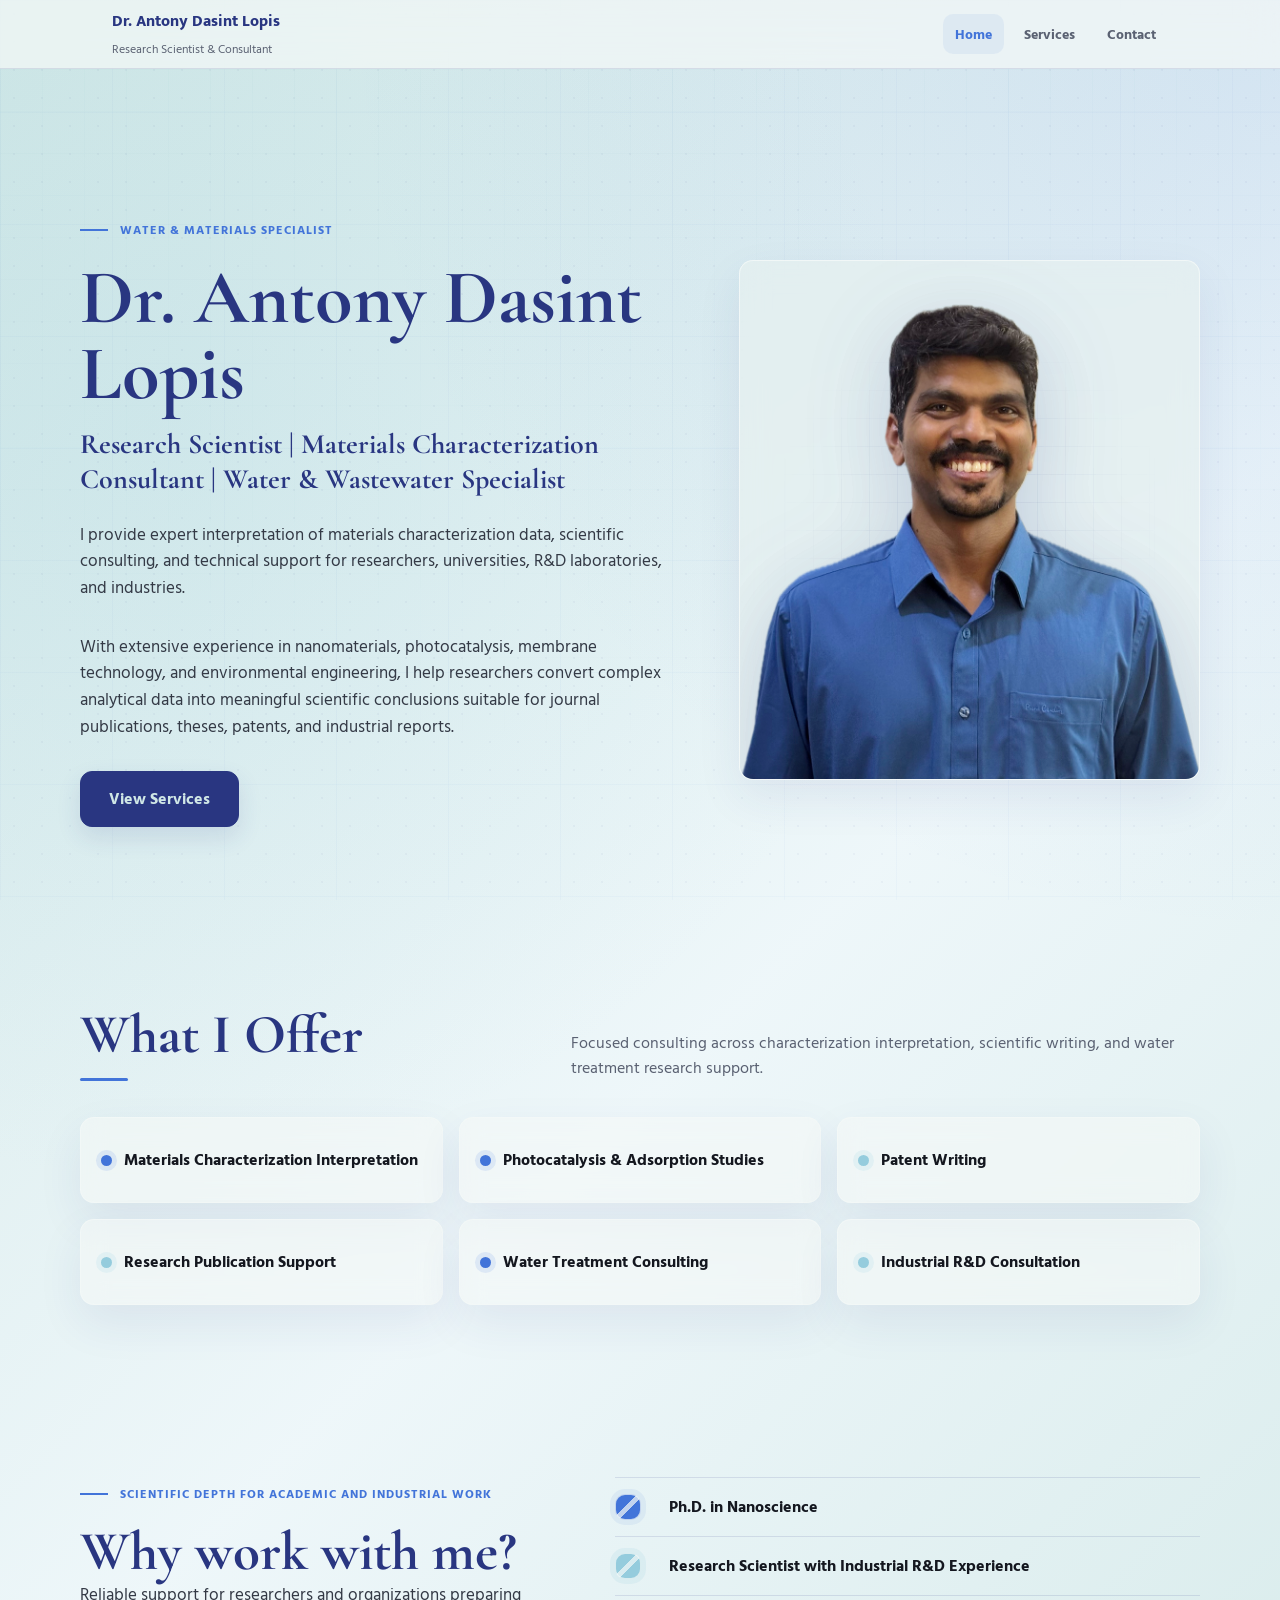
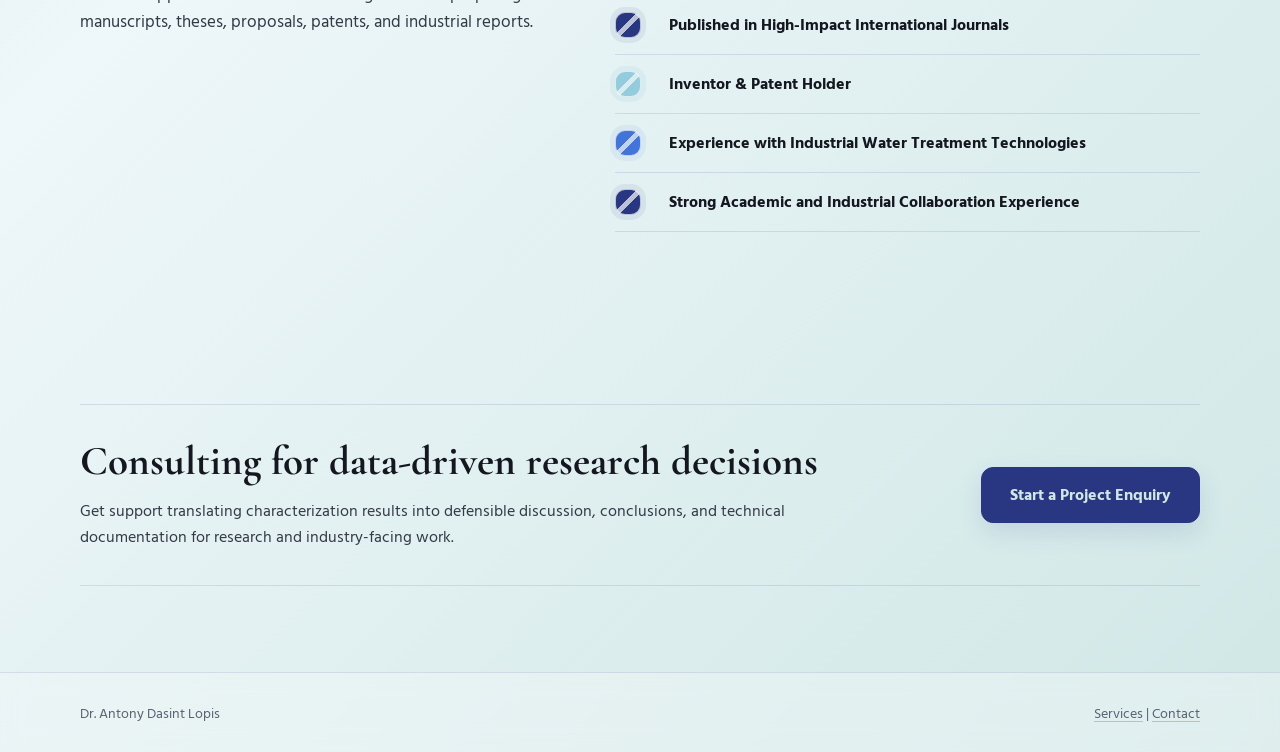
==== index.html @ cdfd5d2c "first commit" ====
<!doctype html>
<html lang="en">

<head>
    <meta charset="utf-8">
    <meta name="viewport" content="width=device-width, initial-scale=1">
    <meta name="description"
        content="Professional consulting website for Dr. Antony Dasint Lopis, research scientist and materials characterization consultant.">
    <title>Dr. Antony Dasint Lopis | Research Scientist &amp; Consultant</title>
    <link rel="preconnect" href="https://fonts.googleapis.com">
    <link rel="preconnect" href="https://fonts.gstatic.com" crossorigin>
    <link rel="stylesheet" href="globalstyle.css">
</head>

<body>
    <header class="site-header">
        <nav class="nav" aria-label="Primary navigation">
            <a class="brand" href="index.html" aria-label="Dr. Antony Dasint Lopis home">
                <strong>Dr. Antony Dasint Lopis</strong>
                <span>Research Scientist &amp; Consultant</span>
            </a>
            <div class="nav-links">
                <a class="is-active" href="index.html">Home</a>
                <a href="services.html">Services</a>
                <a href="contact.html">Contact</a>
            </div>
        </nav>
    </header>

    <main id="home">
        <section class="hero" aria-labelledby="hero-title">
            <div class="hero-inner">
                <div>
                    <p class="eyebrow">Water & Materials Specialist</p>
                    <h1 id="hero-title">Dr. Antony Dasint Lopis</h1>
                    <p class="subtitle">Research Scientist | Materials Characterization Consultant | Water &amp;
                        Wastewater Specialist</p>
                    <p class="intro">
                        I provide expert interpretation of materials characterization data, scientific consulting,
                        and technical support for researchers, universities, R&amp;D laboratories, and industries.
                    </p>
                    <p class="intro">
                        With extensive experience in nanomaterials, photocatalysis, membrane technology, and
                        environmental engineering, I help researchers convert complex analytical data into meaningful
                        scientific conclusions suitable for journal publications, theses, patents, and industrial
                        reports.
                    </p>
                    <div class="actions">
                        <a class="button primary" href="services.html">View Services</a>
                    </div>
                </div>

                <div class="visual-panel">
                    <img class="visual-portrait" src="assets/ant.png" alt="Dr. Antony Dasint Lopis">
                </div>
            </div>
        </section>

        <section class="section" id="services" aria-labelledby="services-title">
            <div class="section-inner">
                <div class="section-heading">
                    <h2 id="services-title">What I Offer</h2>
                    <p>Focused consulting across characterization interpretation, scientific writing, and water
                        treatment research support.</p>
                </div>

                <div class="services-grid">
                    <div class="service">Materials Characterization Interpretation</div>
                    <div class="service">Photocatalysis &amp; Adsorption Studies</div>
                    <div class="service">Patent Writing</div>
                    <div class="service">Research Publication Support</div>
                    <div class="service">Water Treatment Consulting</div>
                    <div class="service">Industrial R&amp;D Consultation</div>
                </div>
            </div>
        </section>

        <section class="section alt" id="expertise" aria-labelledby="expertise-title">
            <div class="section-inner proof">
                <div>
                    <p class="eyebrow">Scientific depth for academic and industrial work</p>
                    <h2 id="expertise-title">Why work with me?</h2>
                    <p class="proof-copy">
                        Reliable support for researchers and organizations preparing manuscripts, theses,
                        proposals, patents, and industrial reports.
                    </p>
                </div>

                <ul class="credentials">
                    <li>Ph.D. in Nanoscience</li>
                    <li>Research Scientist with Industrial R&amp;D Experience</li>
                    <li>Published in High-Impact International Journals</li>
                    <li>Inventor & Patent Holder</li>
                    <li>Experience with Industrial Water Treatment Technologies</li>
                    <li>Strong Academic and Industrial Collaboration Experience</li>
                </ul>
            </div>
        </section>

        <section class="section" id="consultation" aria-labelledby="consultation-title">
            <div class="section-inner consulting">
                <div>
                    <h2 id="consultation-title">Consulting for data-driven research decisions</h2>
                    <p>
                        Get support translating characterization results into defensible discussion, conclusions,
                        and technical documentation for research and industry-facing work.
                    </p>
                </div>
                <a class="availability" href="contact.html">Start a Project Enquiry</a>
            </div>
        </section>
    </main>

    <footer>
        <div class="footer-inner">
            <span>Dr. Antony Dasint Lopis</span>
            <span><a href="services.html">Services</a> | <a href="contact.html">Contact</a></span>
        </div>
    </footer>
</body>

</html>
---- globalstyle.css ----
@import url("https://fonts.googleapis.com/css2?family=Cormorant+Garamond:wght@600;700&family=Hind+Vadodara:wght@400;500;600;700&family=Mukta:wght@700;800&display=swap");

:root {
  --font-title:
    "Mukta", ui-sans-serif, system-ui, -apple-system, BlinkMacSystemFont,
    "Segoe UI", sans-serif;
  --font-heading: "Cormorant Garamond", Georgia, "Times New Roman", serif;
  --font-body:
    "Hind Vadodara", ui-sans-serif, system-ui, -apple-system,
    BlinkMacSystemFont, "Segoe UI", sans-serif;

  --color-navy: #293681;
  --color-blue: #4274d9;
  --color-sky: #95ccdd;
  --color-ice: #d0e7e6;
  --color-ink: #14171f;
  --color-muted: #5a6172;
  --color-text-soft: #343a46;
  --color-line: var(--color-ink-12);
  --color-surface:
    radial-gradient(
      circle at top right,
      var(--color-blue-12),
      var(--color-blue-transparent) 35%
    ),
    radial-gradient(
      circle at 12% 18%,
      var(--color-sky-18),
      var(--color-sky-transparent) 34%
    ),
    linear-gradient(
      135deg,
      var(--color-ice) 0%,
      var(--color-sky-16) 48%,
      var(--color-ice) 100%
    );
  --color-surface-soft: var(--color-surface);
  --color-white: #ffffff;
  --color-paper: #f4f8f7;
  --color-panel: var(--color-paper-58);
  --color-blue-dark: #315fc1;
  --color-teal: var(--color-blue);
  --color-teal-dark: var(--color-navy);
  --color-amber: var(--color-sky);
  --color-coral: var(--color-blue);
  --color-violet: var(--color-navy);
  --color-white-92: rgba(255, 255, 255, 0.92);
  --color-white-90: rgba(255, 255, 255, 0.9);
  --color-white-45: rgba(255, 255, 255, 0.45);
  --color-white-transparent: rgba(255, 255, 255, 0);
  --color-paper-72: rgba(244, 248, 247, 0.72);
  --color-paper-58: rgba(244, 248, 247, 0.58);
  --color-paper-42: rgba(244, 248, 247, 0.42);
  --color-paper-18: rgba(244, 248, 247, 0.18);
  --color-blue-06: rgba(66, 116, 217, 0.06);
  --color-blue-08: rgba(66, 116, 217, 0.08);
  --color-blue-12: rgba(66, 116, 217, 0.12);
  --color-blue-18: rgba(66, 116, 217, 0.18);
  --color-blue-20: rgba(66, 116, 217, 0.2);
  --color-blue-35: rgba(66, 116, 217, 0.35);
  --color-blue-36: rgba(66, 116, 217, 0.36);
  --color-blue-transparent: rgba(66, 116, 217, 0);
  --color-sky-16: rgba(149, 204, 221, 0.16);
  --color-sky-18: rgba(149, 204, 221, 0.18);
  --color-sky-88: rgba(149, 204, 221, 0.88);
  --color-sky-transparent: rgba(149, 204, 221, 0);
  --color-ice-28: rgba(208, 231, 230, 0.28);
  --color-navy-08: rgba(41, 54, 129, 0.08);
  --color-navy-12: rgba(41, 54, 129, 0.12);
  --color-navy-20: rgba(41, 54, 129, 0.2);
  --color-navy-78: rgba(41, 54, 129, 0.78);
  --color-navy-transparent: rgba(41, 54, 129, 0);
  --color-ink-08: rgba(20, 23, 31, 0.08);
  --color-ink-12: rgba(20, 23, 31, 0.12);
  --color-ink-transparent: rgba(20, 23, 31, 0);

  --space-1: 0.25rem;
  --space-2: 0.5rem;
  --space-3: 0.75rem;
  --space-4: 1rem;
  --space-5: 1.25rem;
  --space-6: 1.5rem;
  --space-7: 1.75rem;
  --space-8: 2rem;
  --space-9: 2.25rem;
  --space-10: 2.75rem;
  --space-11: 3.5rem;
  --space-12: 4.25rem;
  --space-13: 5.375rem;

  --page-padding: clamp(var(--space-5), 4vw, var(--space-8));
  --section-padding-block: clamp(var(--space-12), 9vw, var(--space-13));
  --container-width: 70rem;
  --header-height: 4.25rem;
  --radius-sm: 0.625rem;
  --radius-md: 0.875rem;
  --shadow-panel: 0 18px 46px var(--color-navy-08);
  --transition: 180ms ease;
}

* {
  box-sizing: border-box;
}

html {
  scroll-behavior: smooth;
}

body {
  margin: 0;
  color: var(--color-ink);
  font-family: var(--font-body);
  font-size: 1rem;
  line-height: 1.6;
  background: var(--color-surface);
  min-height: 100vh;
  isolation: isolate;
}

body::before {
  content: "";
  position: fixed;
  inset: 0;
  z-index: 0;
  pointer-events: none;
  background-image:
    radial-gradient(
      circle,
      var(--color-navy-08) 1px,
      var(--color-navy-transparent) 1px
    ),
    linear-gradient(
      var(--color-blue-06) 1px,
      var(--color-blue-transparent) 1px
    ),
    linear-gradient(
      90deg,
      var(--color-blue-06) 1px,
      var(--color-blue-transparent) 1px
    );
  background-size:
    1.75rem 1.75rem,
    7rem 7rem,
    7rem 7rem;
  opacity: 0.48;
}

body > * {
  position: relative;
  z-index: 1;
}

a {
  color: inherit;
}

.site-header {
  position: sticky;
  top: 0;
  z-index: 20;
  border-bottom: 1px solid var(--color-navy-12);
  background: var(--color-paper-72);
  backdrop-filter: blur(16px);
}

.nav {
  display: flex;
  align-items: center;
  justify-content: space-between;
  max-width: var(--container-width);
  min-height: var(--header-height);
  margin: 0 auto;
  padding: 0 var(--page-padding);
  gap: var(--space-6);
}

.brand {
  display: grid;
  gap: var(--space-1);
  text-decoration: none;
}

.brand strong {
  color: var(--color-navy);
  font-family: var(--font-title);
  font-size: 1rem;
  font-weight: 800;
  letter-spacing: 0;
}

.brand span {
  color: var(--color-muted);
  font-size: 0.78rem;
}

.nav-links {
  display: flex;
  align-items: center;
  gap: var(--space-2);
}

.nav-links a {
  min-height: 2.5rem;
  padding: 0.55rem var(--space-3);
  border-radius: var(--radius-sm);
  color: var(--color-muted);
  font-size: 0.9rem;
  font-weight: 700;
  text-decoration: none;
  transition:
    color var(--transition),
    background-color var(--transition),
    transform var(--transition);
}

.nav-links a:hover,
.nav-links a:focus-visible,
.nav-links a.is-active {
  color: var(--color-blue);
  background: var(--color-blue-08);
  outline: none;
}

main {
  overflow: hidden;
}

.hero {
  position: relative;
  min-height: calc(100vh - var(--header-height));
  padding: var(--section-padding-block) var(--page-padding) var(--space-9);
}

.hero::before {
  content: "";
  position: absolute;
  inset: 0;
  pointer-events: none;
  opacity: 0.22;
  background-image:
    linear-gradient(var(--color-sky-18) 1px, var(--color-sky-transparent) 1px),
    linear-gradient(
      90deg,
      var(--color-sky-18) 1px,
      var(--color-sky-transparent) 1px
    );
  background-size: 2.625rem 2.625rem;
  mask-image: linear-gradient(
    180deg,
    var(--color-ink) 0%,
    var(--color-ink-transparent) 86%
  );
}

.hero-inner {
  position: relative;
  display: grid;
  grid-template-columns: minmax(0, 1.02fr) minmax(20rem, 0.78fr);
  align-items: center;
  max-width: var(--container-width);
  min-height: calc(100vh - 10.625rem);
  margin: 0 auto;
  gap: var(--space-11);
}

.eyebrow {
  display: inline-flex;
  align-items: center;
  width: fit-content;
  gap: var(--space-3);
  margin: 0 0 var(--space-5);
  color: var(--color-blue);
  font-size: 0.78rem;
  font-weight: 800;
  letter-spacing: 0.08em;
  text-transform: uppercase;
}

.eyebrow::before {
  content: "";
  width: 1.75rem;
  height: 0.125rem;
  background: var(--color-blue);
}

h1,
h2,
h3,
p {
  margin-top: 0;
}

h1 {
  max-width: 51.25rem;
  margin-bottom: var(--space-4);
  color: var(--color-navy);
  font-family: var(--font-heading);
  font-size: clamp(3rem, 6vw, 6rem);
  font-weight: 700;
  line-height: 0.98;
  letter-spacing: 0;
}

.hero h1,
.hero .subtitle,
.hero .intro {
  color: var(--color-navy);
}

.hero .eyebrow {
  color: var(--color-blue);
}

.hero .intro {
  color: var(--color-text-soft);
}

.hero .eyebrow::before {
  background: var(--color-blue);
}

h2,
h3 {
  font-family: var(--font-heading);
  font-weight: 700;
}

.subtitle {
  max-width: 47.5rem;
  margin-bottom: var(--space-6);
  color: var(--color-navy);
  font-family: var(--font-heading);
  font-size: clamp(1.25rem, 2.2vw, 1.75rem);
  font-weight: 700;
  line-height: 1.25;
}

.intro {
  max-width: 44.375rem;
  margin-bottom: var(--space-8);
  color: var(--color-text-soft);
  font-size: 1.04rem;
}

.actions {
  display: flex;
  flex-wrap: wrap;
  gap: var(--space-3);
}

.button {
  display: inline-flex;
  align-items: center;
  justify-content: center;
  min-height: 2.875rem;
  padding: 0.875rem 1.75rem;
  border: 1px solid var(--color-navy);
  border-radius: 0.75rem;
  font-weight: 800;
  text-decoration: none;
  transition:
    color var(--transition),
    background-color var(--transition),
    border-color var(--transition),
    box-shadow var(--transition),
    transform var(--transition);
}

.button.primary {
  color: var(--color-ice);
  background: var(--color-navy);
  box-shadow: 0 10px 24px var(--color-navy-12);
}

.button.primary:hover,
.button.primary:focus-visible {
  border-color: var(--color-blue);
  background: var(--color-blue);
  transform: translateY(-2px);
  outline: none;
}

.button.secondary {
  color: var(--color-navy);
  border-color: var(--color-navy);
  background: var(--color-white-transparent);
}

.button.secondary:hover,
.button.secondary:focus-visible {
  color: var(--color-navy);
  border-color: var(--color-blue-36);
  background: var(--color-blue-06);
  outline: none;
}

.page-hero {
  position: relative;
  padding: var(--section-padding-block) var(--page-padding);
}

.page-hero::before {
  content: "";
  position: absolute;
  inset: 0;
  pointer-events: none;
  opacity: 0.28;
  background-image:
    linear-gradient(var(--color-sky-16) 1px, var(--color-sky-transparent) 1px),
    linear-gradient(
      90deg,
      var(--color-sky-16) 1px,
      var(--color-sky-transparent) 1px
    );
  background-size: 2.625rem 2.625rem;
  mask-image: linear-gradient(
    180deg,
    var(--color-ink) 0%,
    var(--color-ink-transparent) 88%
  );
}

.page-hero-inner {
  position: relative;
  max-width: var(--container-width);
  margin: 0 auto;
}

.page-hero h1 {
  max-width: 58rem;
  color: var(--color-navy);
}

.page-hero .eyebrow {
  color: var(--color-blue);
}

.page-hero .eyebrow::before {
  background: var(--color-blue);
}

.lead {
  max-width: 48rem;
  margin-bottom: var(--space-8);
  color: var(--color-text-soft);
  font-size: clamp(1.08rem, 2vw, 1.22rem);
}

.visual-panel {
  position: relative;
  min-height: 32.5rem;
  border: 1px solid var(--color-paper-72);
  border-radius: var(--radius-md);
  background: var(--color-panel);
  backdrop-filter: blur(14px);
  box-shadow: var(--shadow-panel);
  overflow: hidden;
  isolation: isolate;
}

.visual-panel::before {
  content: "";
  position: absolute;
  inset: 0;
  z-index: 0;
  background: var(--color-ice-28);
}

.visual-panel::after {
  content: "";
  position: absolute;
  inset: var(--space-10);
  z-index: 1;
  border: 1px solid var(--color-navy-12);
  background-image:
    linear-gradient(
      var(--color-navy-08) 1px,
      var(--color-navy-transparent) 1px
    ),
    linear-gradient(
      90deg,
      var(--color-navy-08) 1px,
      var(--color-navy-transparent) 1px
    );
  background-size: 1.75rem 1.75rem;
  mask-image: radial-gradient(
    circle at center,
    var(--color-ink) 0%,
    var(--color-ink-transparent) 70%
  );
}

.visual-portrait {
  position: absolute;
  left: 50%;
  bottom: 0;
  z-index: 2;
  width: auto;
  height: calc(100% - var(--space-3));
  max-width: 112%;
  object-fit: contain;
  object-position: center bottom;
  transform: translateX(-50%);
  filter: drop-shadow(0 1.25rem 2.5rem var(--color-navy-20));
}

.spectrum {
  position: absolute;
  left: var(--space-7);
  right: var(--space-7);
  bottom: var(--space-8);
  z-index: 3;
  padding: var(--space-5);
  border: 1px solid var(--color-paper-72);
  border-radius: var(--radius-md);
  background: var(--color-paper-72);
  backdrop-filter: blur(12px);
}

.spectrum-lines {
  display: grid;
  grid-template-columns: repeat(12, 1fr);
  align-items: end;
  height: 9.375rem;
  gap: 0.5625rem;
  margin-bottom: var(--space-4);
  border-bottom: 2px solid var(--color-navy);
}

.spectrum-lines span {
  display: block;
  min-height: 1.375rem;
  border-radius: var(--radius-sm) var(--radius-sm) 0 0;
  background: var(--color-blue);
}

.spectrum-lines span:nth-child(1) {
  height: 36%;
}

.spectrum-lines span:nth-child(2n) {
  background: var(--color-sky-88);
}

.spectrum-lines span:nth-child(2) {
  height: 62%;
}

.spectrum-lines span:nth-child(3n) {
  background: var(--color-navy-78);
}

.spectrum-lines span:nth-child(3) {
  height: 42%;
}

.spectrum-lines span:nth-child(4) {
  height: 86%;
}

.spectrum-lines span:nth-child(5) {
  height: 30%;
}

.spectrum-lines span:nth-child(6) {
  height: 72%;
}

.spectrum-lines span:nth-child(7) {
  height: 50%;
}

.spectrum-lines span:nth-child(8) {
  height: 93%;
}

.spectrum-lines span:nth-child(9) {
  height: 44%;
}

.spectrum-lines span:nth-child(10) {
  height: 66%;
}

.spectrum-lines span:nth-child(11) {
  height: 38%;
}

.spectrum-lines span:nth-child(12) {
  height: 78%;
}

.spectrum-label {
  display: flex;
  justify-content: space-between;
  gap: var(--space-4);
  color: var(--color-muted);
  font-size: 0.78rem;
  font-weight: 750;
  text-transform: uppercase;
}

.section {
  padding: var(--section-padding-block) var(--page-padding);
}

.section.alt {
  background: none;
}

.section-inner {
  max-width: var(--container-width);
  margin: 0 auto;
}

.section-heading {
  display: grid;
  grid-template-columns: minmax(0, 0.42fr) minmax(0, 0.58fr);
  gap: var(--space-9);
  align-items: end;
  margin-bottom: var(--space-9);
}

h2 {
  margin-bottom: 0;
  color: var(--color-ink);
  font-size: clamp(2.25rem, 4.3vw, 3.7rem);
  line-height: 1;
  letter-spacing: 0;
}

.section-heading h2::after {
  content: "";
  display: block;
  width: 3rem;
  height: 0.1875rem;
  margin-top: var(--space-4);
  border-radius: 999px;
  background: var(--color-blue);
}

.section-heading p {
  margin-bottom: 0;
  color: var(--color-muted);
  font-size: 1rem;
}

.section .section-heading h2,
.section .proof h2,
.section .split-panel h2 {
  color: var(--color-navy);
}

.section .eyebrow {
  color: var(--color-blue);
}

.section .eyebrow::before {
  background: var(--color-blue);
}

.services-grid {
  display: grid;
  grid-template-columns: repeat(3, minmax(0, 1fr));
  gap: var(--space-4);
}

.services-grid.compact {
  grid-template-columns: repeat(2, minmax(0, 1fr));
}

.service {
  display: flex;
  min-height: 5.375rem;
  align-items: center;
  gap: var(--space-3);
  padding: var(--space-5);
  border: 1px solid var(--color-paper-72);
  border-radius: var(--radius-md);
  background: var(--color-panel);
  backdrop-filter: blur(12px);
  font-weight: 700;
  box-shadow: var(--shadow-panel);
  transition:
    color var(--transition),
    background-color var(--transition),
    border-color var(--transition),
    box-shadow var(--transition),
    transform var(--transition);
}

.service::before {
  content: "";
  flex: 0 0 auto;
  width: 0.6875rem;
  height: 0.6875rem;
  border-radius: 999px;
  background: var(--color-blue);
  box-shadow: 0 0 0 5px var(--color-blue-12);
}

.service:nth-child(3n)::before {
  background: var(--color-sky);
  box-shadow: 0 0 0 5px var(--color-sky-16);
}

.service:nth-child(4n)::before {
  background: var(--color-sky);
  box-shadow: 0 0 0 5px var(--color-sky-16);
}

.proof {
  display: grid;
  grid-template-columns: 0.9fr 1.1fr;
  gap: var(--space-11);
  align-items: start;
}

.proof-copy {
  margin-top: 2px;
  color: var(--color-text-soft);
  font-size: 1.04rem;
}

.detail-grid {
  display: grid;
  grid-template-columns: repeat(4, minmax(0, 1fr));
  gap: var(--space-4);
}

.detail-grid.two-column {
  grid-template-columns: repeat(2, minmax(0, 1fr));
}

.detail-card,
.contact-card {
  padding: var(--space-6);
  border: 1px solid var(--color-paper-72);
  border-radius: var(--radius-md);
  background: var(--color-panel);
  backdrop-filter: blur(12px);
  box-shadow: var(--shadow-panel);
}

.detail-card h3,
.detail-card h2,
.contact-card h2 {
  margin-bottom: var(--space-4);
  font-size: clamp(1.65rem, 2.5vw, 2.15rem);
  line-height: 1.08;
}

.detail-card p {
  color: var(--color-text-soft);
}

.check-list {
  display: grid;
  gap: var(--space-2);
  margin: 0;
  padding: 0;
  list-style: none;
}

.check-list li {
  position: relative;
  padding-left: var(--space-6);
  color: var(--color-text-soft);
}

.check-list li::before {
  content: "";
  position: absolute;
  top: 0.62em;
  left: 0;
  width: 0.55rem;
  height: 0.55rem;
  border-radius: 999px;
  background: var(--color-blue);
  box-shadow: 0 0 0 4px var(--color-blue-12);
}

.audience-grid {
  display: grid;
  grid-template-columns: repeat(4, minmax(0, 1fr));
  gap: var(--space-3);
}

.audience-grid span {
  display: flex;
  align-items: center;
  min-height: 4rem;
  padding: var(--space-4);
  border: 1px solid var(--color-paper-72);
  border-radius: var(--radius-md);
  background: var(--color-panel);
  backdrop-filter: blur(12px);
  font-weight: 700;
}

.split-panel {
  display: grid;
  grid-template-columns: 0.85fr 1.15fr;
  gap: var(--space-11);
  align-items: start;
}

.contact-layout {
  display: grid;
  grid-template-columns: minmax(18rem, 0.85fr) minmax(0, 1.15fr);
  gap: var(--space-6);
  align-items: start;
}

.contact-list {
  display: grid;
  gap: var(--space-4);
  margin: 0;
}

.contact-list div {
  padding-bottom: var(--space-4);
  border-bottom: 1px solid var(--color-line);
}

.contact-list div:last-child {
  padding-bottom: 0;
  border-bottom: 0;
}

.contact-list dt {
  margin-bottom: var(--space-1);
  color: var(--color-muted);
  font-size: 0.82rem;
  font-weight: 800;
  text-transform: uppercase;
}

.contact-list dd {
  margin: 0;
  color: var(--color-ink);
  font-weight: 700;
  overflow-wrap: anywhere;
}

.contact-list a,
.footer-inner a {
  color: inherit;
  text-decoration-color: var(--color-blue-35);
  text-underline-offset: 0.18em;
}

.contact-list a:hover,
.contact-list a:focus-visible {
  color: var(--color-blue);
  outline: none;
}

.footer-inner a:hover,
.footer-inner a:focus-visible {
  color: var(--color-blue);
  outline: none;
}

.enquiry-card p {
  margin-bottom: var(--space-4);
}

.confidentiality {
  margin-top: var(--space-6);
  padding-top: var(--space-5);
  border-top: 1px solid var(--color-line);
  font-weight: 700;
}

.credentials {
  display: grid;
  gap: 0;
  margin: 0;
  padding: 0;
  border-top: 1px solid var(--color-navy-12);
  list-style: none;
}

.credentials li {
  display: grid;
  grid-template-columns: 2.625rem 1fr;
  align-items: center;
  column-gap: var(--space-3);
  min-height: auto;
  padding: var(--space-4) 0;
  border: 0;
  border-bottom: 1px solid var(--color-navy-12);
  border-radius: 0;
  background: var(--color-white-transparent);
  font-weight: 700;
  box-shadow: none;
}

.credentials li::before {
  content: "";
  width: 1.5rem;
  height: 1.5rem;
  border: 1px solid var(--color-paper-72);
  border-radius: var(--radius-sm);
  background:
    linear-gradient(
      135deg,
      var(--color-white-transparent) 0 42%,
      var(--color-paper-72) 42% 58%,
      var(--color-white-transparent) 58%
    ),
    var(--color-blue);
  box-shadow: 0 0 0 5px var(--color-blue-08);
}

.credentials li:nth-child(2n)::before {
  background:
    linear-gradient(
      135deg,
      var(--color-white-transparent) 0 42%,
      var(--color-paper-72) 42% 58%,
      var(--color-white-transparent) 58%
    ),
    var(--color-sky);
  box-shadow: 0 0 0 5px var(--color-sky-16);
}

.credentials li:nth-child(3n)::before {
  background:
    linear-gradient(
      135deg,
      var(--color-white-transparent) 0 42%,
      var(--color-paper-72) 42% 58%,
      var(--color-white-transparent) 58%
    ),
    var(--color-navy);
  box-shadow: 0 0 0 5px var(--color-navy-08);
}

.consulting {
  display: grid;
  grid-template-columns: 1fr auto;
  align-items: center;
  gap: var(--space-8);
  padding: var(--space-9) 0;
  border-top: 1px solid var(--color-navy-12);
  border-bottom: 1px solid var(--color-navy-12);
  border-radius: 0;
  background: var(--color-white-transparent);
  box-shadow: none;
}

.service,
.detail-card,
.contact-card,
.audience-grid span,
.credentials li,
.consulting {
  color: var(--color-ink);
}

.detail-card h2,
.detail-card h3,
.contact-card h2 {
  color: var(--color-ink);
}

.consulting h2 {
  margin-bottom: var(--space-4);
  color: var(--color-ink);
  font-size: clamp(2rem, 3.2vw, 2.8rem);
}

.consulting p {
  max-width: 47.5rem;
  margin-bottom: 0;
  color: var(--color-text-soft);
}

.availability {
  display: inline-flex;
  align-items: center;
  min-height: 2.875rem;
  padding: 0.875rem 1.75rem;
  border: 1px solid var(--color-navy);
  border-radius: 0.75rem;
  color: var(--color-ice);
  background: var(--color-navy);
  font-weight: 800;
  text-decoration: none;
  white-space: nowrap;
  box-shadow: 0 10px 24px var(--color-navy-12);
  transition:
    color var(--transition),
    background-color var(--transition),
    border-color var(--transition),
    box-shadow var(--transition),
    transform var(--transition);
}

.availability:hover,
.availability:focus-visible {
  color: var(--color-ice);
  border-color: var(--color-blue);
  background: var(--color-blue);
  box-shadow: 0 12px 26px var(--color-blue-18);
  transform: translateY(-2px);
  outline: none;
}

footer {
  padding: var(--space-7) var(--page-padding);
  border-top: 1px solid var(--color-navy-12);
  color: var(--color-muted);
  background: var(--color-paper-42);
  backdrop-filter: blur(12px);
}

.footer-inner {
  display: flex;
  justify-content: space-between;
  max-width: var(--container-width);
  margin: 0 auto;
  gap: var(--space-5);
  font-size: 0.9rem;
}

@media (max-width: 920px) {
  .hero-inner,
  .section-heading,
  .proof,
  .consulting,
  .split-panel,
  .contact-layout {
    grid-template-columns: 1fr;
  }

  .hero-inner {
    gap: var(--space-9);
  }

  .visual-panel {
    min-height: 26.875rem;
  }

  .services-grid {
    grid-template-columns: repeat(2, minmax(0, 1fr));
  }

  .detail-grid,
  .detail-grid.two-column,
  .audience-grid {
    grid-template-columns: repeat(2, minmax(0, 1fr));
  }

  .consulting {
    align-items: start;
  }
}

@media (max-width: 680px) {
  :root {
    --page-padding: 1.125rem;
    --section-padding-block: 4rem;
  }

  .nav {
    align-items: flex-start;
    flex-direction: column;
    min-height: auto;
    padding-block: var(--space-4);
    gap: var(--space-3);
  }

  .nav-links {
    width: 100%;
    overflow-x: auto;
    padding-bottom: var(--space-1);
  }

  .nav-links a {
    white-space: nowrap;
  }

  .hero {
    min-height: auto;
    padding-top: var(--space-10);
    padding-bottom: var(--space-7);
  }

  .hero-inner {
    min-height: auto;
  }

  h1 {
    font-size: clamp(2.5rem, 15vw, 4rem);
  }

  .visual-panel {
    min-height: 22.5rem;
  }

  .spectrum {
    left: var(--space-4);
    right: var(--space-4);
    bottom: var(--space-4);
  }

  .spectrum-lines {
    height: 6.875rem;
    gap: 0.3125rem;
  }

  .services-grid {
    grid-template-columns: 1fr;
  }

  .services-grid.compact,
  .detail-grid,
  .detail-grid.two-column,
  .audience-grid {
    grid-template-columns: 1fr;
  }

  .service {
    min-height: 4.5rem;
  }

  .consulting {
    padding: var(--space-6);
  }

  .footer-inner {
    flex-direction: column;
  }
}
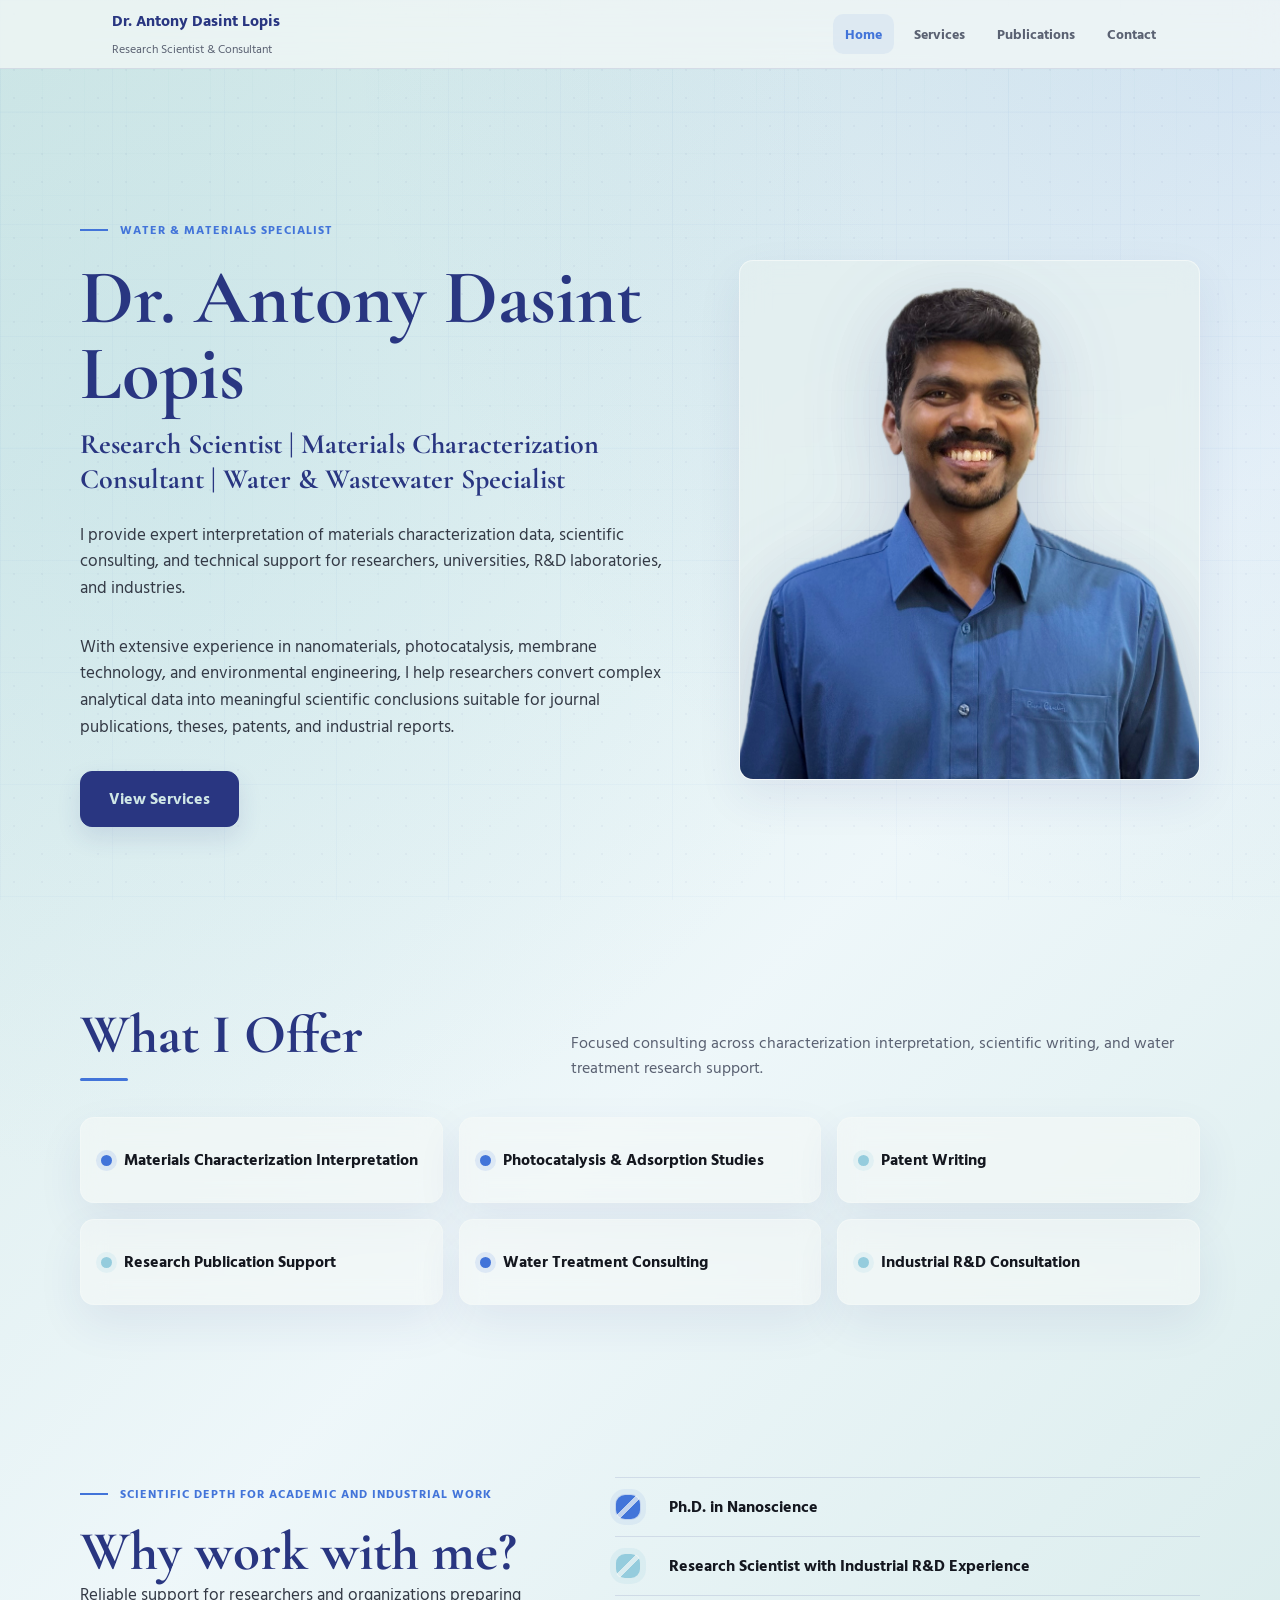
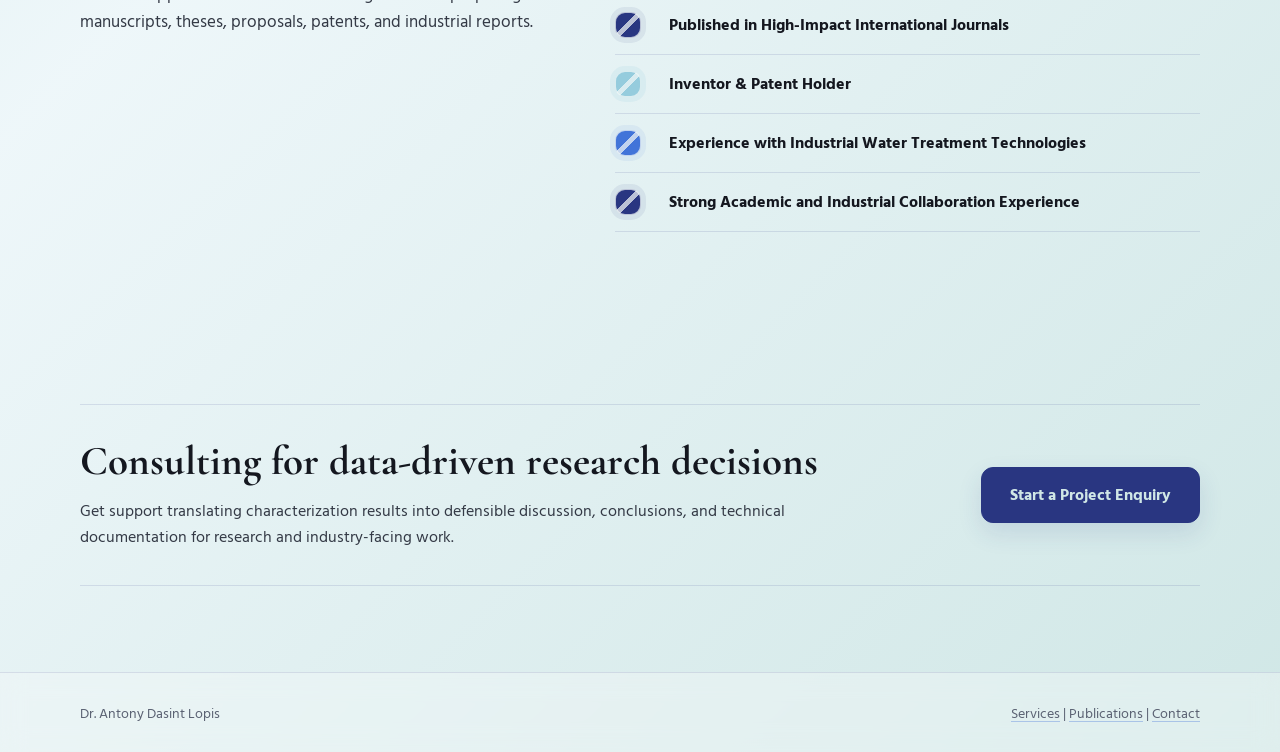
==== commit 6a335ac4: "publications page" ====
--- a/index.html
+++ b/index.html
@@ -22,6 +22,7 @@
             <div class="nav-links">
                 <a class="is-active" href="index.html">Home</a>
                 <a href="services.html">Services</a>
+                <a href="publications.html">Publications</a>
                 <a href="contact.html">Contact</a>
             </div>
         </nav>
@@ -114,7 +115,7 @@
     <footer>
         <div class="footer-inner">
             <span>Dr. Antony Dasint Lopis</span>
-            <span><a href="services.html">Services</a> | <a href="contact.html">Contact</a></span>
+            <span><a href="services.html">Services</a> | <a href="publications.html">Publications</a> | <a href="contact.html">Contact</a></span>
         </div>
     </footer>
 </body>
--- a/globalstyle.css
+++ b/globalstyle.css
@@ -344,8 +344,13 @@
 
 .actions {
   display: flex;
+  align-items: center;
   flex-wrap: wrap;
   gap: var(--space-3);
+}
+
+.contact-hero .actions {
+  gap: var(--space-4);
 }
 
 .button {
@@ -447,6 +452,8 @@
 }
 
 .visual-panel {
+  --visual-portrait-inset: var(--space-4);
+  --visual-portrait-max-width: 116%;
   position: relative;
   min-height: 32.5rem;
   border: 1px solid var(--color-paper-72);
@@ -496,8 +503,8 @@
   bottom: 0;
   z-index: 2;
   width: auto;
-  height: calc(100% - var(--space-3));
-  max-width: 112%;
+  height: calc(100% - var(--visual-portrait-inset));
+  max-width: var(--visual-portrait-max-width);
   object-fit: contain;
   object-position: center bottom;
   transform: translateX(-50%);
@@ -752,6 +759,61 @@
 
 .detail-card p {
   color: var(--color-text-soft);
+}
+
+.publication-list {
+  display: grid;
+  gap: var(--space-4);
+}
+
+.publication-item {
+  display: grid;
+  gap: var(--space-3);
+  padding: var(--space-6);
+  border: 1px solid var(--color-paper-72);
+  border-radius: var(--radius-md);
+  background: var(--color-panel);
+  backdrop-filter: blur(12px);
+  box-shadow: var(--shadow-panel);
+}
+
+.publication-item h3 {
+  max-width: 58rem;
+  margin: 0;
+  color: var(--color-navy);
+  font-size: clamp(1.45rem, 2.2vw, 2rem);
+  line-height: 1.12;
+}
+
+.publication-item p {
+  max-width: 62rem;
+  margin: 0;
+  color: var(--color-text-soft);
+}
+
+.publication-item .publication-citation {
+  color: var(--color-muted);
+  font-size: 0.92rem;
+  font-weight: 700;
+}
+
+.publication-meta {
+  color: var(--color-muted);
+  font-size: 0.82rem;
+  font-weight: 800;
+  letter-spacing: 0.04em;
+  text-transform: uppercase;
+}
+
+.publication-impact {
+  width: fit-content;
+  padding: var(--space-1) var(--space-3);
+  border: 1px solid var(--color-navy-12);
+  border-radius: 999px;
+  color: var(--color-navy);
+  background: var(--color-paper-42);
+  font-size: 0.82rem;
+  font-weight: 800;
 }
 
 .check-list {
@@ -1026,7 +1088,15 @@
   font-size: 0.9rem;
 }
 
-@media (max-width: 920px) {
+@media (max-width: 900px) {
+  :root {
+    --section-padding-block: clamp(var(--space-10), 8vw, var(--space-12));
+  }
+
+  .hero {
+    min-height: auto;
+  }
+
   .hero-inner,
   .section-heading,
   .proof,
@@ -1037,17 +1107,28 @@
   }
 
   .hero-inner {
+    min-height: auto;
     gap: var(--space-9);
   }
 
+  h1 {
+    font-size: clamp(3rem, 10vw, 5rem);
+  }
+
+  h2 {
+    font-size: clamp(2.15rem, 6vw, 3.2rem);
+  }
+
   .visual-panel {
-    min-height: 26.875rem;
-  }
-
-  .services-grid {
-    grid-template-columns: repeat(2, minmax(0, 1fr));
-  }
-
+    --visual-portrait-inset: var(--space-4);
+    --visual-portrait-max-width: 108%;
+    width: min(100%, 32rem);
+    min-height: 28rem;
+    margin: 0 auto;
+  }
+
+  .services-grid,
+  .services-grid.compact,
   .detail-grid,
   .detail-grid.two-column,
   .audience-grid {
@@ -1057,12 +1138,25 @@
   .consulting {
     align-items: start;
   }
-}
-
-@media (max-width: 680px) {
+
+  .availability {
+    width: fit-content;
+  }
+}
+
+@media (max-width: 768px) {
   :root {
     --page-padding: 1.125rem;
     --section-padding-block: 4rem;
+    --header-height: auto;
+  }
+
+  body::before {
+    background-size:
+      1.5rem 1.5rem,
+      5rem 5rem,
+      5rem 5rem;
+    opacity: 0.36;
   }
 
   .nav {
@@ -1073,6 +1167,14 @@
     gap: var(--space-3);
   }
 
+  .brand strong {
+    font-size: 0.95rem;
+  }
+
+  .brand span {
+    font-size: 0.74rem;
+  }
+
   .nav-links {
     width: 100%;
     overflow-x: auto;
@@ -1080,42 +1182,72 @@
   }
 
   .nav-links a {
+    flex: 0 0 auto;
     white-space: nowrap;
   }
 
   .hero {
-    min-height: auto;
     padding-top: var(--space-10);
-    padding-bottom: var(--space-7);
-  }
-
-  .hero-inner {
-    min-height: auto;
+    padding-bottom: var(--space-8);
+  }
+
+  .page-hero {
+    padding-block: var(--space-10);
+  }
+
+  .hero-inner,
+  .section-heading,
+  .proof,
+  .split-panel,
+  .contact-layout {
+    gap: var(--space-8);
   }
 
   h1 {
-    font-size: clamp(2.5rem, 15vw, 4rem);
+    font-size: clamp(2.5rem, 14vw, 4rem);
+  }
+
+  h2 {
+    font-size: clamp(2rem, 10vw, 2.9rem);
+  }
+
+  .subtitle {
+    font-size: clamp(1.18rem, 5vw, 1.5rem);
+  }
+
+  .intro,
+  .lead,
+  .proof-copy {
+    font-size: 1rem;
+  }
+
+  .actions {
+    align-items: stretch;
+    width: 100%;
+  }
+
+  .actions .button {
+    flex: 1 1 13rem;
+  }
+
+  .button,
+  .availability {
+    min-height: 2.75rem;
+    padding: 0.8rem 1.25rem;
   }
 
   .visual-panel {
-    min-height: 22.5rem;
-  }
-
-  .spectrum {
-    left: var(--space-4);
-    right: var(--space-4);
-    bottom: var(--space-4);
-  }
-
-  .spectrum-lines {
-    height: 6.875rem;
-    gap: 0.3125rem;
-  }
-
-  .services-grid {
-    grid-template-columns: 1fr;
-  }
-
+    --visual-portrait-inset: var(--space-3);
+    --visual-portrait-max-width: 118%;
+    width: 100%;
+    min-height: 23rem;
+  }
+
+  .visual-panel::after {
+    inset: var(--space-6);
+  }
+
+  .services-grid,
   .services-grid.compact,
   .detail-grid,
   .detail-grid.two-column,
@@ -1127,11 +1259,52 @@
     min-height: 4.5rem;
   }
 
+  .detail-card,
+  .contact-card,
+  .publication-item {
+    padding: var(--space-5);
+  }
+
+  .publication-meta {
+    font-size: 0.76rem;
+  }
+
+  .credentials li {
+    grid-template-columns: 2.25rem 1fr;
+    column-gap: var(--space-2);
+  }
+
   .consulting {
-    padding: var(--space-6);
+    padding: var(--space-7) 0;
+  }
+
+  .availability {
+    justify-self: stretch;
+    width: 100%;
   }
 
   .footer-inner {
     flex-direction: column;
   }
 }
+
+@media (max-width: 860px), (hover: none) and (pointer: coarse) and (orientation: landscape) and (max-height: 500px) {
+  .site-header {
+    position: relative;
+  }
+
+  .hero {
+    min-height: auto;
+    padding-top: var(--space-8);
+  }
+
+  .hero-inner {
+    min-height: auto;
+  }
+
+  .visual-panel {
+    --visual-portrait-inset: var(--space-3);
+    --visual-portrait-max-width: 108%;
+    min-height: clamp(18rem, 58vh, 24rem);
+  }
+}
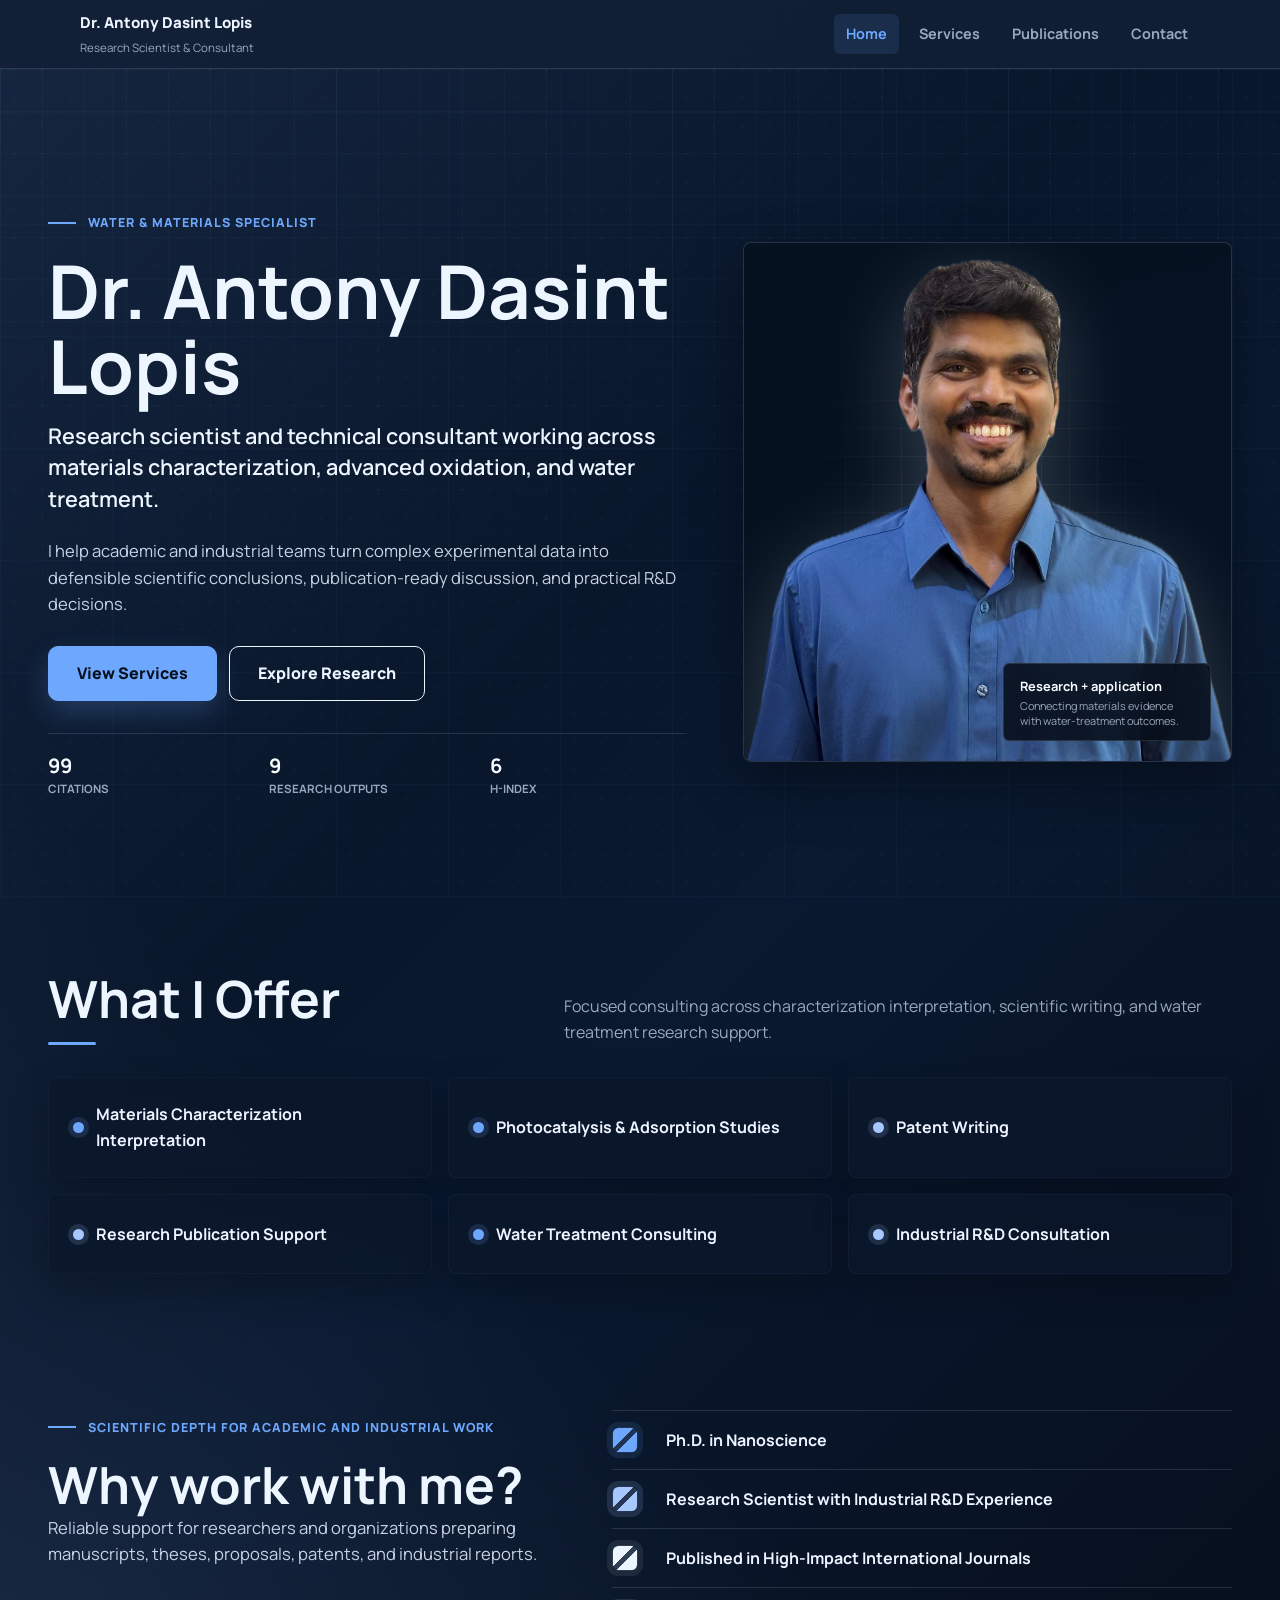
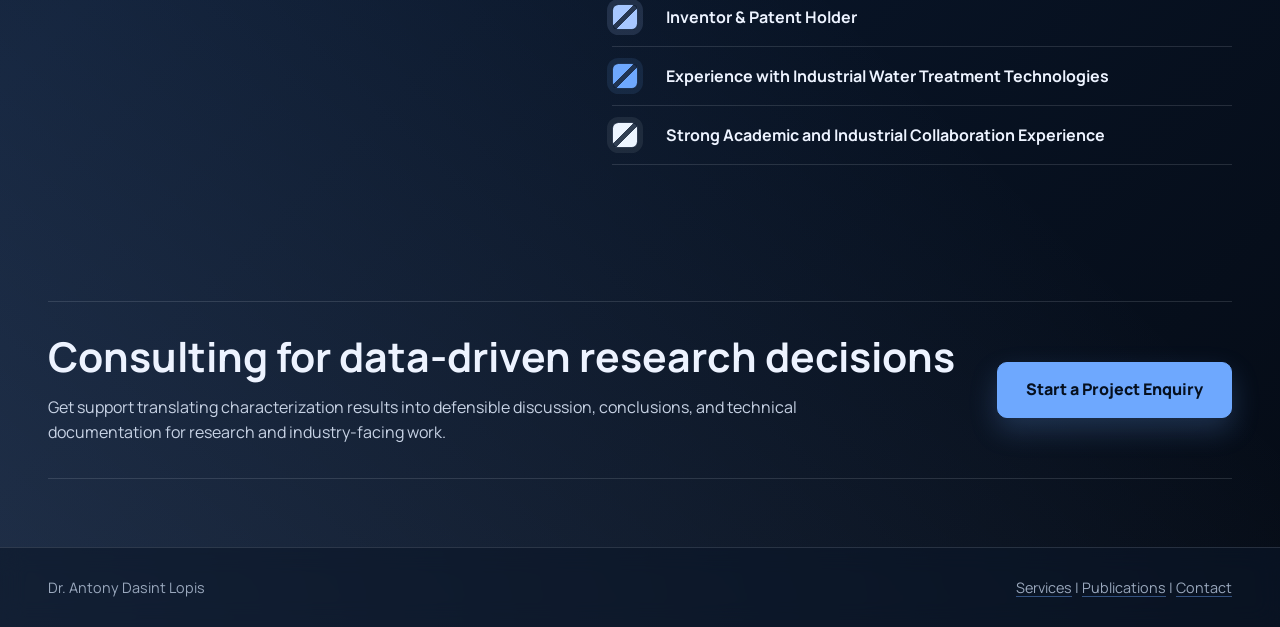
==== commit 3ff7344c: "Add GitHub Actions workflow completed" ====
--- a/index.html
+++ b/index.html
@@ -34,25 +34,29 @@
                 <div>
                     <p class="eyebrow">Water & Materials Specialist</p>
                     <h1 id="hero-title">Dr. Antony Dasint Lopis</h1>
-                    <p class="subtitle">Research Scientist | Materials Characterization Consultant | Water &amp;
-                        Wastewater Specialist</p>
+                    <p class="subtitle">Research scientist and technical consultant working across materials
+                        characterization, advanced oxidation, and water treatment.</p>
                     <p class="intro">
-                        I provide expert interpretation of materials characterization data, scientific consulting,
-                        and technical support for researchers, universities, R&amp;D laboratories, and industries.
-                    </p>
-                    <p class="intro">
-                        With extensive experience in nanomaterials, photocatalysis, membrane technology, and
-                        environmental engineering, I help researchers convert complex analytical data into meaningful
-                        scientific conclusions suitable for journal publications, theses, patents, and industrial
-                        reports.
+                        I help academic and industrial teams turn complex experimental data into defensible scientific
+                        conclusions, publication-ready discussion, and practical R&amp;D decisions.
                     </p>
                     <div class="actions">
                         <a class="button primary" href="services.html">View Services</a>
+                        <a class="button secondary" href="publications.html">Explore Research</a>
+                    </div>
+                    <div class="hero-metrics" aria-label="Research highlights">
+                        <div class="hero-metric"><strong data-scholar-stat="citations">99</strong><span>Citations</span></div>
+                        <div class="hero-metric"><strong data-scholar-stat="outputs">9</strong><span>Research outputs</span></div>
+                        <div class="hero-metric"><strong data-scholar-stat="hIndex">6</strong><span>h-index</span></div>
                     </div>
                 </div>
 
                 <div class="visual-panel">
                     <img class="visual-portrait" src="assets/ant.png" alt="Dr. Antony Dasint Lopis">
+                    <div class="visual-caption">
+                        <strong>Research + application</strong>
+                        <span>Connecting materials evidence with water-treatment outcomes.</span>
+                    </div>
                 </div>
             </div>
         </section>
@@ -118,6 +122,8 @@
             <span><a href="services.html">Services</a> | <a href="publications.html">Publications</a> | <a href="contact.html">Contact</a></span>
         </div>
     </footer>
+    <script src="assets/scholar-stats.js"></script>
+    <script src="assets/scholar-dashboard.js"></script>
 </body>
 
 </html>
--- a/globalstyle.css
+++ b/globalstyle.css
@@ -1,78 +1,67 @@
-@import url("https://fonts.googleapis.com/css2?family=Cormorant+Garamond:wght@600;700&family=Hind+Vadodara:wght@400;500;600;700&family=Mukta:wght@700;800&display=swap");
+@import url("https://fonts.googleapis.com/css2?family=Manrope:wght@400;500;600;700;800&display=swap");
 
 :root {
-  --font-title:
-    "Mukta", ui-sans-serif, system-ui, -apple-system, BlinkMacSystemFont,
-    "Segoe UI", sans-serif;
-  --font-heading: "Cormorant Garamond", Georgia, "Times New Roman", serif;
-  --font-body:
-    "Hind Vadodara", ui-sans-serif, system-ui, -apple-system,
-    BlinkMacSystemFont, "Segoe UI", sans-serif;
-
-  --color-navy: #293681;
-  --color-blue: #4274d9;
-  --color-sky: #95ccdd;
-  --color-ice: #d0e7e6;
-  --color-ink: #14171f;
-  --color-muted: #5a6172;
-  --color-text-soft: #343a46;
+  color-scheme: dark;
+
+  --font-title: "Manrope", ui-sans-serif, system-ui, sans-serif;
+  --font-heading: "Manrope", ui-sans-serif, system-ui, sans-serif;
+  --font-body: "Manrope", ui-sans-serif, system-ui, sans-serif;
+
+  --color-navy: #edf5ff;
+  --color-blue: #6ea8fe;
+  --color-sky: #a7c7ff;
+  --color-ice: #06101f;
+  --color-ink: #edf3ff;
+  --color-muted: #9aa8bd;
+  --color-text-soft: #c7d2e4;
   --color-line: var(--color-ink-12);
   --color-surface:
-    radial-gradient(
-      circle at top right,
-      var(--color-blue-12),
-      var(--color-blue-transparent) 35%
+    linear-gradient(
+      135deg,
+      var(--color-blue-12) 0%,
+      var(--color-blue-transparent) 34%
     ),
-    radial-gradient(
-      circle at 12% 18%,
-      var(--color-sky-18),
-      var(--color-sky-transparent) 34%
+    linear-gradient(
+      45deg,
+      var(--color-sky-16) 0%,
+      var(--color-sky-transparent) 42%
     ),
     linear-gradient(
       135deg,
       var(--color-ice) 0%,
-      var(--color-sky-16) 48%,
-      var(--color-ice) 100%
+      #0a1930 48%,
+      #050b15 100%
     );
-  --color-surface-soft: var(--color-surface);
-  --color-white: #ffffff;
-  --color-paper: #f4f8f7;
+  --color-white: #f8fbff;
   --color-panel: var(--color-paper-58);
-  --color-blue-dark: #315fc1;
-  --color-teal: var(--color-blue);
-  --color-teal-dark: var(--color-navy);
-  --color-amber: var(--color-sky);
-  --color-coral: var(--color-blue);
-  --color-violet: var(--color-navy);
-  --color-white-92: rgba(255, 255, 255, 0.92);
-  --color-white-90: rgba(255, 255, 255, 0.9);
-  --color-white-45: rgba(255, 255, 255, 0.45);
+  --color-blue-deep: #315fbd;
   --color-white-transparent: rgba(255, 255, 255, 0);
-  --color-paper-72: rgba(244, 248, 247, 0.72);
-  --color-paper-58: rgba(244, 248, 247, 0.58);
-  --color-paper-42: rgba(244, 248, 247, 0.42);
-  --color-paper-18: rgba(244, 248, 247, 0.18);
-  --color-blue-06: rgba(66, 116, 217, 0.06);
-  --color-blue-08: rgba(66, 116, 217, 0.08);
-  --color-blue-12: rgba(66, 116, 217, 0.12);
-  --color-blue-18: rgba(66, 116, 217, 0.18);
-  --color-blue-20: rgba(66, 116, 217, 0.2);
-  --color-blue-35: rgba(66, 116, 217, 0.35);
-  --color-blue-36: rgba(66, 116, 217, 0.36);
-  --color-blue-transparent: rgba(66, 116, 217, 0);
-  --color-sky-16: rgba(149, 204, 221, 0.16);
-  --color-sky-18: rgba(149, 204, 221, 0.18);
-  --color-sky-88: rgba(149, 204, 221, 0.88);
-  --color-sky-transparent: rgba(149, 204, 221, 0);
-  --color-ice-28: rgba(208, 231, 230, 0.28);
-  --color-navy-08: rgba(41, 54, 129, 0.08);
-  --color-navy-12: rgba(41, 54, 129, 0.12);
-  --color-navy-20: rgba(41, 54, 129, 0.2);
-  --color-navy-78: rgba(41, 54, 129, 0.78);
-  --color-navy-transparent: rgba(41, 54, 129, 0);
-  --color-ink-08: rgba(20, 23, 31, 0.08);
-  --color-ink-12: rgba(20, 23, 31, 0.12);
-  --color-ink-transparent: rgba(20, 23, 31, 0);
+  --color-paper-72: rgba(18, 32, 54, 0.86);
+  --color-paper-58: rgba(11, 24, 43, 0.74);
+  --color-paper-42: rgba(10, 22, 40, 0.6);
+  --color-blue-06: rgba(110, 168, 254, 0.08);
+  --color-blue-08: rgba(110, 168, 254, 0.11);
+  --color-blue-12: rgba(110, 168, 254, 0.15);
+  --color-blue-18: rgba(110, 168, 254, 0.22);
+  --color-blue-35: rgba(110, 168, 254, 0.42);
+  --color-blue-36: rgba(110, 168, 254, 0.46);
+  --color-blue-transparent: rgba(110, 168, 254, 0);
+  --color-sky-16: rgba(167, 199, 255, 0.14);
+  --color-sky-18: rgba(167, 199, 255, 0.18);
+  --color-sky-transparent: rgba(167, 199, 255, 0);
+  --color-ice-28: rgba(6, 16, 31, 0.76);
+  --color-navy-08: rgba(237, 245, 255, 0.08);
+  --color-navy-12: rgba(237, 245, 255, 0.13);
+  --color-navy-20: rgba(237, 245, 255, 0.2);
+  --color-navy-transparent: rgba(237, 245, 255, 0);
+  --color-ink-12: rgba(237, 243, 255, 0.14);
+  --color-ink-transparent: rgba(237, 243, 255, 0);
+
+  --surface-card: var(--color-panel);
+  --surface-card-strong: var(--color-paper-72);
+  --surface-glass: rgba(5, 12, 24, 0.86);
+  --border-subtle: 1px solid var(--color-navy-12);
+  --border-card: 1px solid var(--color-paper-72);
 
   --space-1: 0.25rem;
   --space-2: 0.5rem;
@@ -86,15 +75,23 @@
   --space-10: 2.75rem;
   --space-11: 3.5rem;
   --space-12: 4.25rem;
-  --space-13: 5.375rem;
 
   --page-padding: clamp(var(--space-5), 4vw, var(--space-8));
-  --section-padding-block: clamp(var(--space-12), 9vw, var(--space-13));
-  --container-width: 70rem;
+  --section-padding-block: clamp(var(--space-11), 7vw, var(--space-12));
+  --container-width: 74rem;
   --header-height: 4.25rem;
-  --radius-sm: 0.625rem;
-  --radius-md: 0.875rem;
-  --shadow-panel: 0 18px 46px var(--color-navy-08);
+  --radius-sm: 0.4rem;
+  --radius-card: 0.5rem;
+  --radius-control: 0.625rem;
+  --card-padding: clamp(var(--space-5), 2.2vw, var(--space-6));
+  --control-padding: 0.875rem 1.75rem;
+  --grid-gap: var(--space-4);
+  --section-heading-gap: var(--space-8);
+  --blur-card: blur(12px);
+  --header-blur: blur(20px);
+  --shadow-panel: 0 22px 54px rgba(0, 0, 0, 0.34);
+  --shadow-card: 0 16px 38px rgba(0, 0, 0, 0.24);
+  --shadow-button: 0 12px 28px var(--color-blue-18);
   --transition: 180ms ease;
 }
 
@@ -115,6 +112,11 @@
   background: var(--color-surface);
   min-height: 100vh;
   isolation: isolate;
+}
+
+::selection {
+  color: var(--color-ice);
+  background: var(--color-blue);
 }
 
 body::before {
@@ -158,9 +160,9 @@
   position: sticky;
   top: 0;
   z-index: 20;
-  border-bottom: 1px solid var(--color-navy-12);
-  background: var(--color-paper-72);
-  backdrop-filter: blur(16px);
+  border-bottom: var(--border-subtle);
+  background: var(--surface-card-strong);
+  backdrop-filter: var(--header-blur, blur(20px));
 }
 
 .nav {
@@ -183,14 +185,14 @@
 .brand strong {
   color: var(--color-navy);
   font-family: var(--font-title);
-  font-size: 1rem;
+  font-size: 0.94rem;
   font-weight: 800;
   letter-spacing: 0;
 }
 
 .brand span {
   color: var(--color-muted);
-  font-size: 0.78rem;
+  font-size: 0.72rem;
 }
 
 .nav-links {
@@ -295,9 +297,9 @@
   margin-bottom: var(--space-4);
   color: var(--color-navy);
   font-family: var(--font-heading);
-  font-size: clamp(3rem, 6vw, 6rem);
+  font-size: clamp(3rem, 5.8vw, 5.6rem);
   font-weight: 700;
-  line-height: 0.98;
+  line-height: 1.02;
   letter-spacing: 0;
 }
 
@@ -329,15 +331,15 @@
   max-width: 47.5rem;
   margin-bottom: var(--space-6);
   color: var(--color-navy);
-  font-family: var(--font-heading);
-  font-size: clamp(1.25rem, 2.2vw, 1.75rem);
-  font-weight: 700;
-  line-height: 1.25;
+  font-family: var(--font-body);
+  font-size: clamp(1.08rem, 1.8vw, 1.35rem);
+  font-weight: 600;
+  line-height: 1.45;
 }
 
 .intro {
   max-width: 44.375rem;
-  margin-bottom: var(--space-8);
+  margin-bottom: var(--space-7);
   color: var(--color-text-soft);
   font-size: 1.04rem;
 }
@@ -358,9 +360,9 @@
   align-items: center;
   justify-content: center;
   min-height: 2.875rem;
-  padding: 0.875rem 1.75rem;
+  padding: var(--control-padding);
   border: 1px solid var(--color-navy);
-  border-radius: 0.75rem;
+  border-radius: var(--radius-control);
   font-weight: 800;
   text-decoration: none;
   transition:
@@ -373,14 +375,15 @@
 
 .button.primary {
   color: var(--color-ice);
-  background: var(--color-navy);
-  box-shadow: 0 10px 24px var(--color-navy-12);
+  border-color: var(--color-blue);
+  background: var(--color-blue);
+  box-shadow: var(--shadow-button);
 }
 
 .button.primary:hover,
 .button.primary:focus-visible {
-  border-color: var(--color-blue);
-  background: var(--color-blue);
+  border-color: var(--color-sky);
+  background: var(--color-sky);
   transform: translateY(-2px);
   outline: none;
 }
@@ -451,18 +454,75 @@
   font-size: clamp(1.08rem, 2vw, 1.22rem);
 }
 
+.page-hero .lead:last-child {
+  margin-bottom: 0;
+}
+
 .visual-panel {
   --visual-portrait-inset: var(--space-4);
   --visual-portrait-max-width: 116%;
   position: relative;
   min-height: 32.5rem;
-  border: 1px solid var(--color-paper-72);
-  border-radius: var(--radius-md);
-  background: var(--color-panel);
+  border: var(--border-subtle);
+  border-radius: var(--radius-card);
+  background: var(--surface-card);
   backdrop-filter: blur(14px);
   box-shadow: var(--shadow-panel);
   overflow: hidden;
   isolation: isolate;
+}
+
+.visual-caption {
+  position: absolute;
+  right: var(--space-5);
+  bottom: var(--space-5);
+  z-index: 4;
+  display: grid;
+  gap: 0.1rem;
+  max-width: 13rem;
+  padding: var(--space-3) var(--space-4);
+  border: var(--border-subtle);
+  border-radius: var(--radius-sm);
+  background: var(--surface-glass);
+  backdrop-filter: var(--blur-card);
+}
+
+.visual-caption strong {
+  color: var(--color-white);
+  font-size: 0.8rem;
+}
+
+.visual-caption span {
+  color: var(--color-muted);
+  font-size: 0.68rem;
+  line-height: 1.4;
+}
+
+.hero-metrics {
+  display: grid;
+  grid-template-columns: repeat(3, minmax(0, 1fr));
+  gap: var(--space-6);
+  margin: var(--space-8) 0 0;
+  padding: var(--space-5) 0 0;
+  border-top: 1px solid var(--color-navy-12);
+}
+
+.hero-metric {
+  display: grid;
+  gap: 0.1rem;
+}
+
+.hero-metric strong {
+  color: var(--color-white);
+  font-size: 1.25rem;
+  line-height: 1.2;
+}
+
+.hero-metric span {
+  color: var(--color-muted);
+  font-size: 0.72rem;
+  font-weight: 700;
+  text-transform: uppercase;
 }
 
 .visual-panel::before {
@@ -478,7 +538,7 @@
   position: absolute;
   inset: var(--space-10);
   z-index: 1;
-  border: 1px solid var(--color-navy-12);
+  border: var(--border-subtle);
   background-image:
     linear-gradient(
       var(--color-navy-08) 1px,
@@ -511,102 +571,6 @@
   filter: drop-shadow(0 1.25rem 2.5rem var(--color-navy-20));
 }
 
-.spectrum {
-  position: absolute;
-  left: var(--space-7);
-  right: var(--space-7);
-  bottom: var(--space-8);
-  z-index: 3;
-  padding: var(--space-5);
-  border: 1px solid var(--color-paper-72);
-  border-radius: var(--radius-md);
-  background: var(--color-paper-72);
-  backdrop-filter: blur(12px);
-}
-
-.spectrum-lines {
-  display: grid;
-  grid-template-columns: repeat(12, 1fr);
-  align-items: end;
-  height: 9.375rem;
-  gap: 0.5625rem;
-  margin-bottom: var(--space-4);
-  border-bottom: 2px solid var(--color-navy);
-}
-
-.spectrum-lines span {
-  display: block;
-  min-height: 1.375rem;
-  border-radius: var(--radius-sm) var(--radius-sm) 0 0;
-  background: var(--color-blue);
-}
-
-.spectrum-lines span:nth-child(1) {
-  height: 36%;
-}
-
-.spectrum-lines span:nth-child(2n) {
-  background: var(--color-sky-88);
-}
-
-.spectrum-lines span:nth-child(2) {
-  height: 62%;
-}
-
-.spectrum-lines span:nth-child(3n) {
-  background: var(--color-navy-78);
-}
-
-.spectrum-lines span:nth-child(3) {
-  height: 42%;
-}
-
-.spectrum-lines span:nth-child(4) {
-  height: 86%;
-}
-
-.spectrum-lines span:nth-child(5) {
-  height: 30%;
-}
-
-.spectrum-lines span:nth-child(6) {
-  height: 72%;
-}
-
-.spectrum-lines span:nth-child(7) {
-  height: 50%;
-}
-
-.spectrum-lines span:nth-child(8) {
-  height: 93%;
-}
-
-.spectrum-lines span:nth-child(9) {
-  height: 44%;
-}
-
-.spectrum-lines span:nth-child(10) {
-  height: 66%;
-}
-
-.spectrum-lines span:nth-child(11) {
-  height: 38%;
-}
-
-.spectrum-lines span:nth-child(12) {
-  height: 78%;
-}
-
-.spectrum-label {
-  display: flex;
-  justify-content: space-between;
-  gap: var(--space-4);
-  color: var(--color-muted);
-  font-size: 0.78rem;
-  font-weight: 750;
-  text-transform: uppercase;
-}
-
 .section {
   padding: var(--section-padding-block) var(--page-padding);
 }
@@ -623,16 +587,16 @@
 .section-heading {
   display: grid;
   grid-template-columns: minmax(0, 0.42fr) minmax(0, 0.58fr);
-  gap: var(--space-9);
+  gap: var(--section-heading-gap);
   align-items: end;
-  margin-bottom: var(--space-9);
+  margin-bottom: var(--section-heading-gap);
 }
 
 h2 {
   margin-bottom: 0;
   color: var(--color-ink);
-  font-size: clamp(2.25rem, 4.3vw, 3.7rem);
-  line-height: 1;
+  font-size: clamp(2.15rem, 4vw, 3.45rem);
+  line-height: 1.08;
   letter-spacing: 0;
 }
 
@@ -647,6 +611,7 @@
 }
 
 .section-heading p {
+  max-width: 44rem;
   margin-bottom: 0;
   color: var(--color-muted);
   font-size: 1rem;
@@ -669,7 +634,7 @@
 .services-grid {
   display: grid;
   grid-template-columns: repeat(3, minmax(0, 1fr));
-  gap: var(--space-4);
+  gap: var(--grid-gap);
 }
 
 .services-grid.compact {
@@ -678,22 +643,28 @@
 
 .service {
   display: flex;
-  min-height: 5.375rem;
+  min-height: 5rem;
   align-items: center;
   gap: var(--space-3);
-  padding: var(--space-5);
-  border: 1px solid var(--color-paper-72);
-  border-radius: var(--radius-md);
-  background: var(--color-panel);
-  backdrop-filter: blur(12px);
+  padding: var(--card-padding);
+  border: var(--border-card);
+  border-radius: var(--radius-card);
+  background: var(--surface-card);
+  backdrop-filter: var(--blur-card);
   font-weight: 700;
-  box-shadow: var(--shadow-panel);
+  box-shadow: var(--shadow-card);
   transition:
     color var(--transition),
     background-color var(--transition),
     border-color var(--transition),
     box-shadow var(--transition),
     transform var(--transition);
+}
+
+.service:hover {
+  border-color: var(--color-blue-35);
+  background: var(--surface-card-strong);
+  transform: translateY(-2px);
 }
 
 .service::before {
@@ -731,8 +702,8 @@
 
 .detail-grid {
   display: grid;
-  grid-template-columns: repeat(4, minmax(0, 1fr));
-  gap: var(--space-4);
+  grid-template-columns: repeat(auto-fit, minmax(min(100%, 18rem), 1fr));
+  gap: var(--grid-gap);
 }
 
 .detail-grid.two-column {
@@ -741,40 +712,64 @@
 
 .detail-card,
 .contact-card {
-  padding: var(--space-6);
-  border: 1px solid var(--color-paper-72);
-  border-radius: var(--radius-md);
-  background: var(--color-panel);
-  backdrop-filter: blur(12px);
-  box-shadow: var(--shadow-panel);
+  min-width: 0;
+  padding: var(--card-padding);
+  border: var(--border-card);
+  border-radius: var(--radius-card);
+  background: var(--surface-card);
+  backdrop-filter: var(--blur-card);
+  box-shadow: var(--shadow-card);
 }
 
 .detail-card h3,
 .detail-card h2,
 .contact-card h2 {
   margin-bottom: var(--space-4);
-  font-size: clamp(1.65rem, 2.5vw, 2.15rem);
+  max-width: 100%;
+  font-size: clamp(1.45rem, 1.8vw, 1.85rem);
   line-height: 1.08;
+  overflow-wrap: anywhere;
 }
 
 .detail-card p {
   color: var(--color-text-soft);
 }
 
+.detail-card li {
+  min-width: 0;
+  overflow-wrap: anywhere;
+  hyphens: auto;
+}
+
 .publication-list {
   display: grid;
-  gap: var(--space-4);
+  gap: 0;
+  border-top: 1px solid var(--color-line);
 }
 
 .publication-item {
-  display: grid;
+  position: relative;
+  display: grid;
+  grid-template-columns: 4.5rem minmax(0, 1fr);
   gap: var(--space-3);
-  padding: var(--space-6);
-  border: 1px solid var(--color-paper-72);
-  border-radius: var(--radius-md);
-  background: var(--color-panel);
-  backdrop-filter: blur(12px);
-  box-shadow: var(--shadow-panel);
+  padding: var(--space-7) 0;
+  border-bottom: 1px solid var(--color-line);
+  background: transparent;
+  transition: background-color var(--transition), padding var(--transition);
+}
+
+.publication-item::before {
+  content: attr(data-year);
+  grid-row: 1 / span 5;
+  color: var(--color-blue);
+  font-size: 0.78rem;
+  font-weight: 800;
+  letter-spacing: 0.08em;
+}
+
+.publication-item:hover {
+  padding-inline: var(--space-4);
+  background: var(--color-blue-06);
 }
 
 .publication-item h3 {
@@ -785,6 +780,20 @@
   line-height: 1.12;
 }
 
+.publication-title-link {
+  text-decoration-color: var(--color-blue-35);
+  text-decoration-thickness: 0.08em;
+  text-underline-offset: 0.18em;
+  transition: color var(--transition), text-decoration-color var(--transition);
+}
+
+.publication-title-link:hover,
+.publication-title-link:focus-visible {
+  color: var(--color-blue);
+  text-decoration-color: currentColor;
+  outline: none;
+}
+
 .publication-item p {
   max-width: 62rem;
   margin: 0;
@@ -808,12 +817,123 @@
 .publication-impact {
   width: fit-content;
   padding: var(--space-1) var(--space-3);
-  border: 1px solid var(--color-navy-12);
+  border: var(--border-subtle);
   border-radius: 999px;
   color: var(--color-navy);
   background: var(--color-paper-42);
   font-size: 0.82rem;
   font-weight: 800;
+}
+
+.research-impact {
+  padding-top: var(--space-4);
+}
+
+.impact-panel {
+  display: grid;
+  grid-template-columns: minmax(15rem, 0.68fr) minmax(20rem, 1.32fr);
+  gap: var(--space-9);
+  padding: var(--space-7);
+  border: var(--border-subtle);
+  border-radius: var(--radius-card);
+  background: var(--surface-card);
+  box-shadow: var(--shadow-panel);
+}
+
+.impact-copy h2 {
+  margin-bottom: var(--space-4);
+  font-size: clamp(2rem, 3vw, 2.75rem);
+}
+
+.impact-copy p {
+  margin-bottom: var(--space-6);
+  color: var(--color-text-soft);
+}
+
+.impact-stats {
+  display: grid;
+  grid-template-columns: repeat(3, 1fr);
+  gap: var(--space-4);
+  margin: 0;
+}
+
+.impact-stats div {
+  padding-top: var(--space-3);
+  border-top: 1px solid var(--color-line);
+}
+
+.impact-stats dt {
+  color: var(--color-muted);
+  font-size: 0.7rem;
+  font-weight: 700;
+  text-transform: uppercase;
+}
+
+.impact-stats dd {
+  margin: 0;
+  color: var(--color-white);
+  font-size: 1.65rem;
+  font-weight: 800;
+}
+
+.citation-chart {
+  display: grid;
+  grid-template-columns: repeat(var(--chart-columns, 5), minmax(0, 1fr));
+  align-items: end;
+  min-height: 17rem;
+  gap: var(--space-4);
+  padding: var(--space-5) var(--space-4) 0;
+  border-bottom: 1px solid var(--color-line);
+  background-image: linear-gradient(to bottom, var(--color-line) 1px, transparent 1px);
+  background-size: 100% 25%;
+}
+
+.citation-bar {
+  display: grid;
+  grid-template-rows: 1fr auto;
+  align-items: end;
+  height: 100%;
+  gap: var(--space-2);
+}
+
+.citation-bar-fill {
+  position: relative;
+  width: min(100%, 3.25rem);
+  height: max(0.45rem, var(--height));
+  margin: 0 auto;
+  border-radius: 0.25rem 0.25rem 0 0;
+  background: linear-gradient(180deg, var(--color-blue), var(--color-blue-deep));
+  box-shadow: 0 0 24px var(--color-blue-18);
+}
+
+.citation-bar-fill::before {
+  content: attr(data-value);
+  position: absolute;
+  top: -1.7rem;
+  left: 50%;
+  color: var(--color-white);
+  font-size: 0.76rem;
+  font-weight: 800;
+  transform: translateX(-50%);
+}
+
+.citation-bar-label {
+  color: var(--color-muted);
+  font-size: 0.72rem;
+  font-weight: 700;
+  text-align: center;
+}
+
+.impact-source {
+  grid-column: 1 / -1;
+  margin: calc(-1 * var(--space-5)) 0 0;
+  color: var(--color-muted);
+  font-size: 0.72rem;
+}
+
+.impact-source a {
+  color: var(--color-blue);
+  text-underline-offset: 0.18em;
 }
 
 .check-list {
@@ -853,10 +973,10 @@
   align-items: center;
   min-height: 4rem;
   padding: var(--space-4);
-  border: 1px solid var(--color-paper-72);
-  border-radius: var(--radius-md);
-  background: var(--color-panel);
-  backdrop-filter: blur(12px);
+  border: var(--border-card);
+  border-radius: var(--radius-card);
+  background: var(--surface-card);
+  backdrop-filter: var(--blur-card);
   font-weight: 700;
 }
 
@@ -940,7 +1060,7 @@
   gap: 0;
   margin: 0;
   padding: 0;
-  border-top: 1px solid var(--color-navy-12);
+  border-top: var(--border-subtle);
   list-style: none;
 }
 
@@ -952,7 +1072,7 @@
   min-height: auto;
   padding: var(--space-4) 0;
   border: 0;
-  border-bottom: 1px solid var(--color-navy-12);
+  border-bottom: var(--border-subtle);
   border-radius: 0;
   background: var(--color-white-transparent);
   font-weight: 700;
@@ -963,7 +1083,7 @@
   content: "";
   width: 1.5rem;
   height: 1.5rem;
-  border: 1px solid var(--color-paper-72);
+  border: var(--border-card);
   border-radius: var(--radius-sm);
   background:
     linear-gradient(
@@ -1005,9 +1125,9 @@
   grid-template-columns: 1fr auto;
   align-items: center;
   gap: var(--space-8);
-  padding: var(--space-9) 0;
-  border-top: 1px solid var(--color-navy-12);
-  border-bottom: 1px solid var(--color-navy-12);
+  padding: var(--space-8) 0;
+  border-top: var(--border-subtle);
+  border-bottom: var(--border-subtle);
   border-radius: 0;
   background: var(--color-white-transparent);
   box-shadow: none;
@@ -1044,15 +1164,15 @@
   display: inline-flex;
   align-items: center;
   min-height: 2.875rem;
-  padding: 0.875rem 1.75rem;
-  border: 1px solid var(--color-navy);
-  border-radius: 0.75rem;
+  padding: var(--control-padding);
+  border: 1px solid var(--color-blue);
+  border-radius: var(--radius-control);
   color: var(--color-ice);
-  background: var(--color-navy);
+  background: var(--color-blue);
   font-weight: 800;
   text-decoration: none;
   white-space: nowrap;
-  box-shadow: 0 10px 24px var(--color-navy-12);
+  box-shadow: var(--shadow-button);
   transition:
     color var(--transition),
     background-color var(--transition),
@@ -1064,19 +1184,19 @@
 .availability:hover,
 .availability:focus-visible {
   color: var(--color-ice);
-  border-color: var(--color-blue);
-  background: var(--color-blue);
-  box-shadow: 0 12px 26px var(--color-blue-18);
+  border-color: var(--color-sky);
+  background: var(--color-sky);
+  box-shadow: 0 14px 30px var(--color-sky-18);
   transform: translateY(-2px);
   outline: none;
 }
 
 footer {
   padding: var(--space-7) var(--page-padding);
-  border-top: 1px solid var(--color-navy-12);
+  border-top: var(--border-subtle);
   color: var(--color-muted);
   background: var(--color-paper-42);
-  backdrop-filter: blur(12px);
+  backdrop-filter: var(--blur-card);
 }
 
 .footer-inner {
@@ -1091,6 +1211,7 @@
 @media (max-width: 900px) {
   :root {
     --section-padding-block: clamp(var(--space-10), 8vw, var(--space-12));
+    --section-heading-gap: var(--space-7);
   }
 
   .hero {
@@ -1102,7 +1223,8 @@
   .proof,
   .consulting,
   .split-panel,
-  .contact-layout {
+  .contact-layout,
+  .impact-panel {
     grid-template-columns: 1fr;
   }
 
@@ -1149,6 +1271,10 @@
     --page-padding: 1.125rem;
     --section-padding-block: 4rem;
     --header-height: auto;
+    --card-padding: var(--space-5);
+    --control-padding: 0.8rem 1.25rem;
+    --grid-gap: var(--space-3);
+    --section-heading-gap: var(--space-6);
   }
 
   body::before {
@@ -1196,7 +1322,6 @@
   }
 
   .hero-inner,
-  .section-heading,
   .proof,
   .split-panel,
   .contact-layout {
@@ -1233,7 +1358,6 @@
   .button,
   .availability {
     min-height: 2.75rem;
-    padding: 0.8rem 1.25rem;
   }
 
   .visual-panel {
@@ -1259,10 +1383,48 @@
     min-height: 4.5rem;
   }
 
-  .detail-card,
-  .contact-card,
   .publication-item {
+    grid-template-columns: 1fr;
     padding: var(--space-5);
+    padding-inline: 0;
+  }
+
+  .publication-item::before {
+    grid-row: auto;
+  }
+
+  .publication-item:hover {
+    padding-inline: var(--space-3);
+  }
+
+  .impact-panel {
+    padding: var(--space-5);
+  }
+
+  .citation-chart {
+    min-height: 14rem;
+    gap: var(--space-2);
+    padding-inline: 0;
+  }
+
+  .impact-stats {
+    gap: var(--space-2);
+  }
+
+  .impact-stats dd {
+    font-size: 1.35rem;
+  }
+
+  .hero-metrics {
+    gap: var(--space-3);
+  }
+
+  .hero-metric strong {
+    font-size: 1.1rem;
+  }
+
+  .hero-metric span {
+    font-size: 0.62rem;
   }
 
   .publication-meta {
@@ -1285,6 +1447,18 @@
 
   .footer-inner {
     flex-direction: column;
+  }
+}
+
+@media (prefers-reduced-motion: reduce) {
+  html {
+    scroll-behavior: auto;
+  }
+
+  *,
+  *::before,
+  *::after {
+    transition-duration: 0.01ms !important;
   }
 }
 
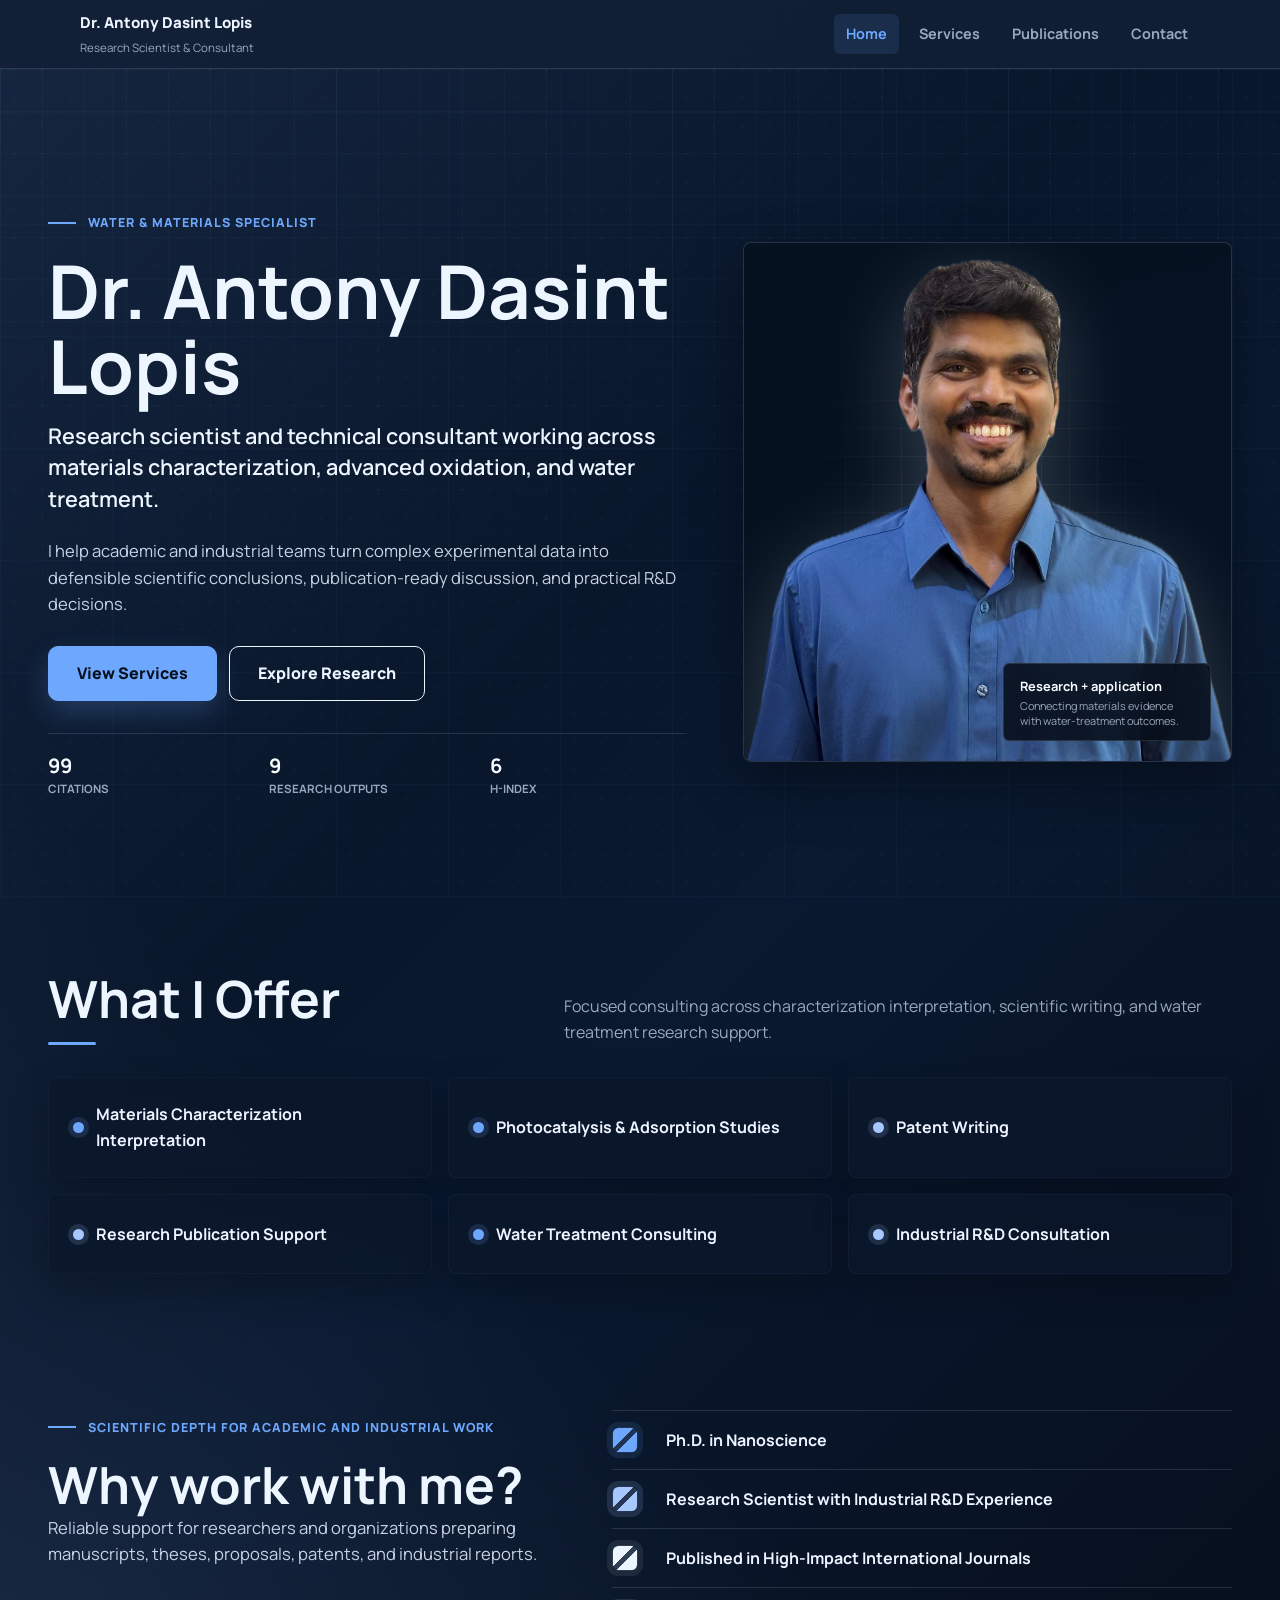
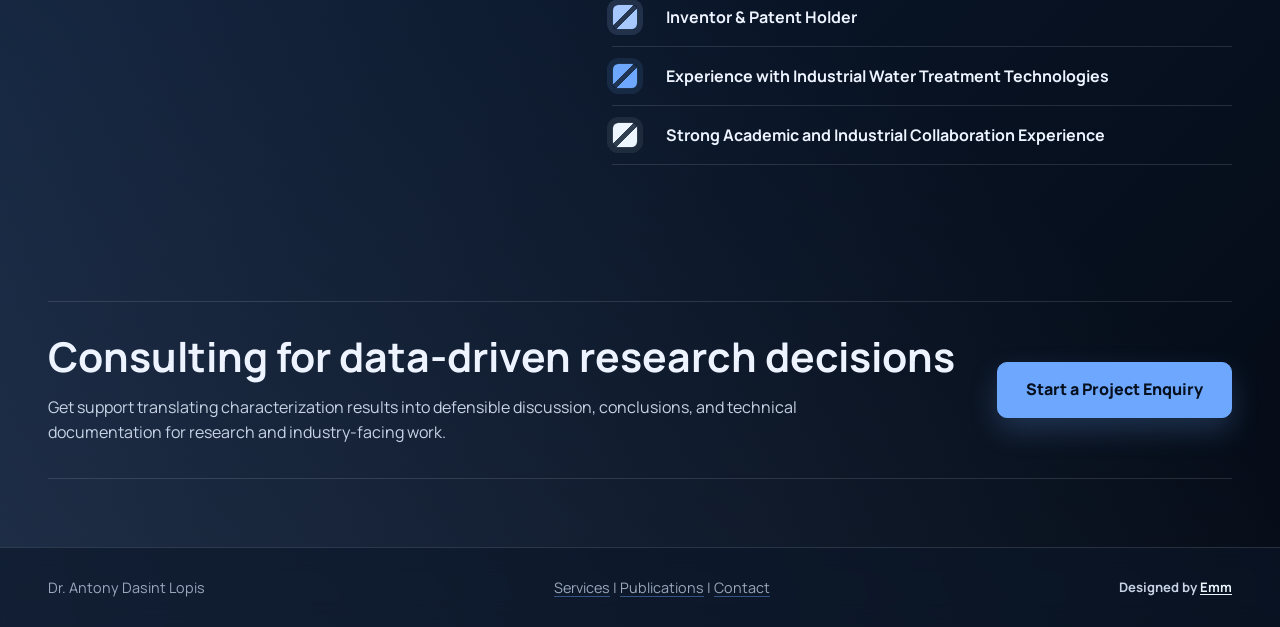
==== commit 965ea0ac: "added footer credit" ====
--- a/index.html
+++ b/index.html
@@ -120,6 +120,7 @@
         <div class="footer-inner">
             <span>Dr. Antony Dasint Lopis</span>
             <span><a href="services.html">Services</a> | <a href="publications.html">Publications</a> | <a href="contact.html">Contact</a></span>
+            <span class="footer-credit">Designed by <a href="https://emmr.me" target="_blank" rel="noopener noreferrer">Emm</a></span>
         </div>
     </footer>
     <script src="assets/scholar-stats.js"></script>
--- a/globalstyle.css
+++ b/globalstyle.css
@@ -1201,11 +1201,24 @@
 
 .footer-inner {
   display: flex;
+  align-items: center;
   justify-content: space-between;
   max-width: var(--container-width);
   margin: 0 auto;
   gap: var(--space-5);
   font-size: 0.9rem;
+}
+
+.footer-credit {
+  color: var(--color-text-soft);
+  font-size: 0.82rem;
+  font-weight: 700;
+  white-space: nowrap;
+}
+
+.footer-credit a {
+  color: var(--color-navy);
+  text-decoration: underline;
 }
 
 @media (max-width: 900px) {
